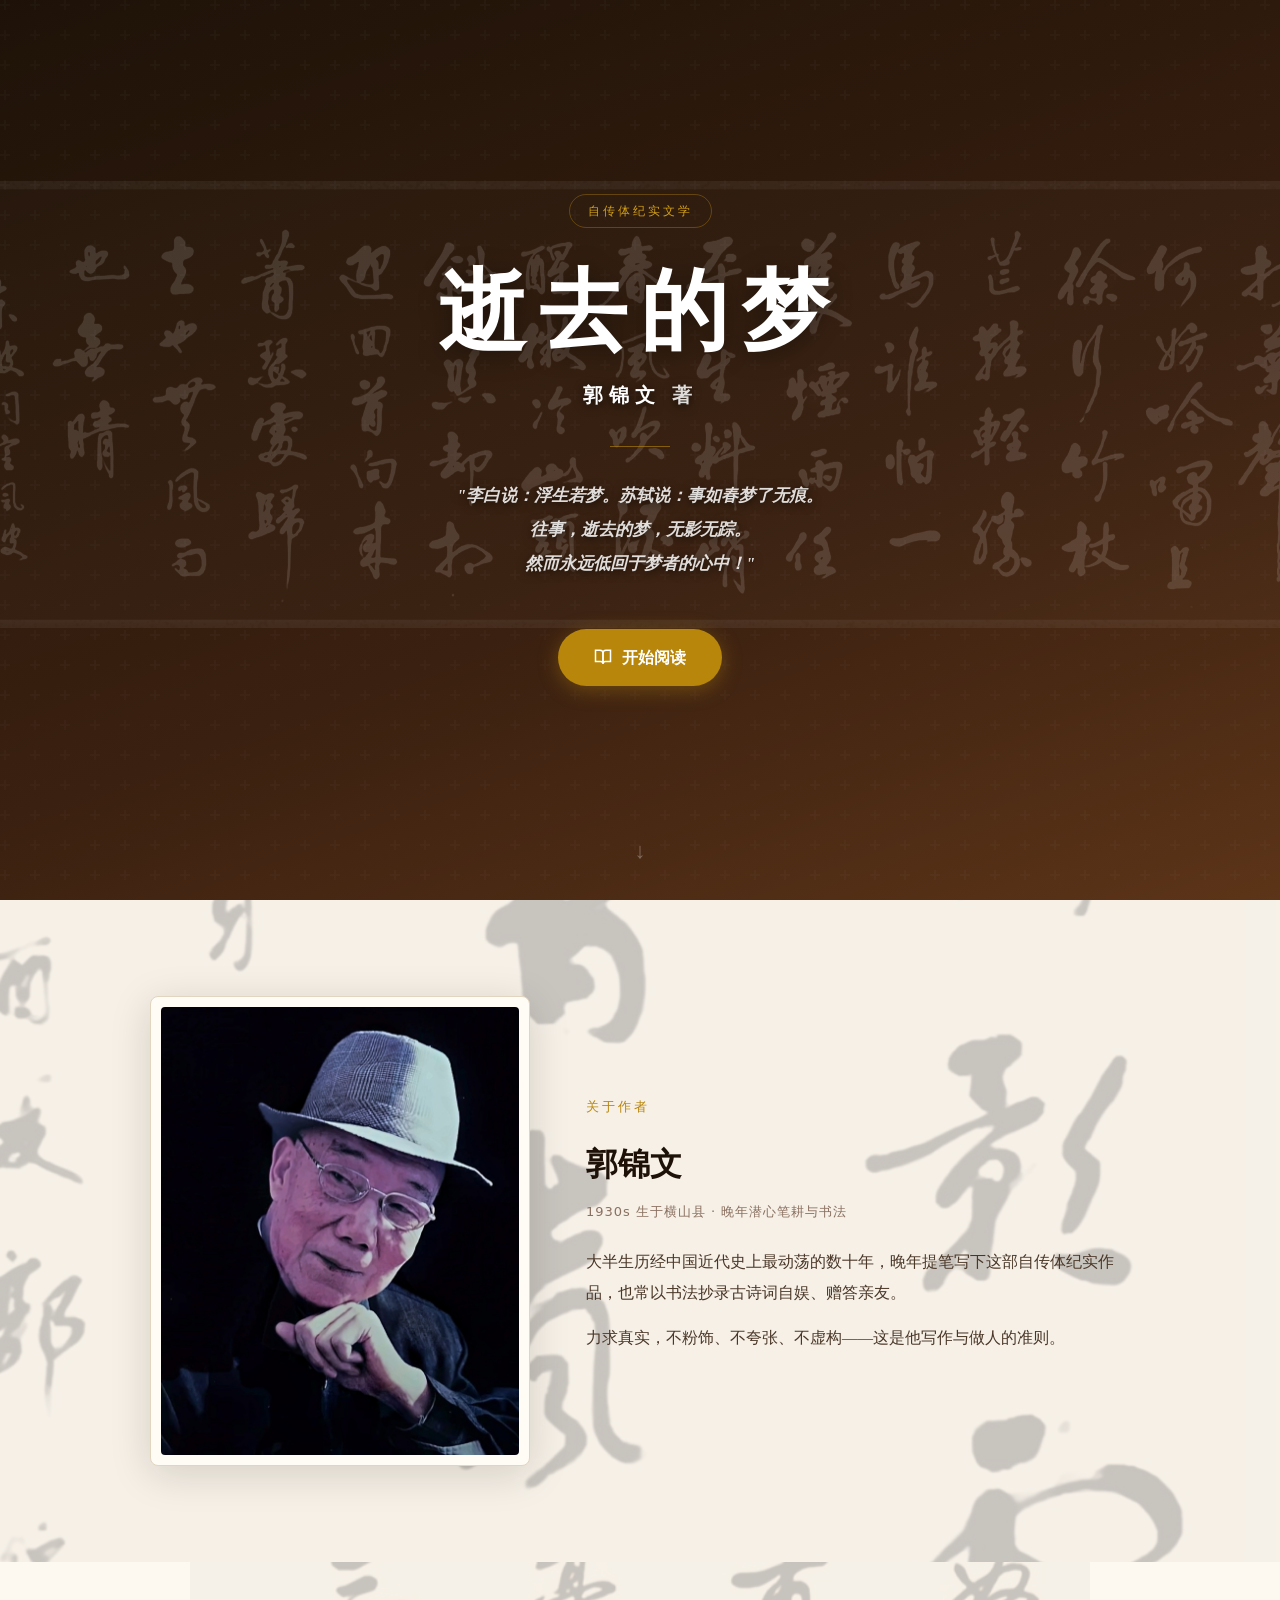
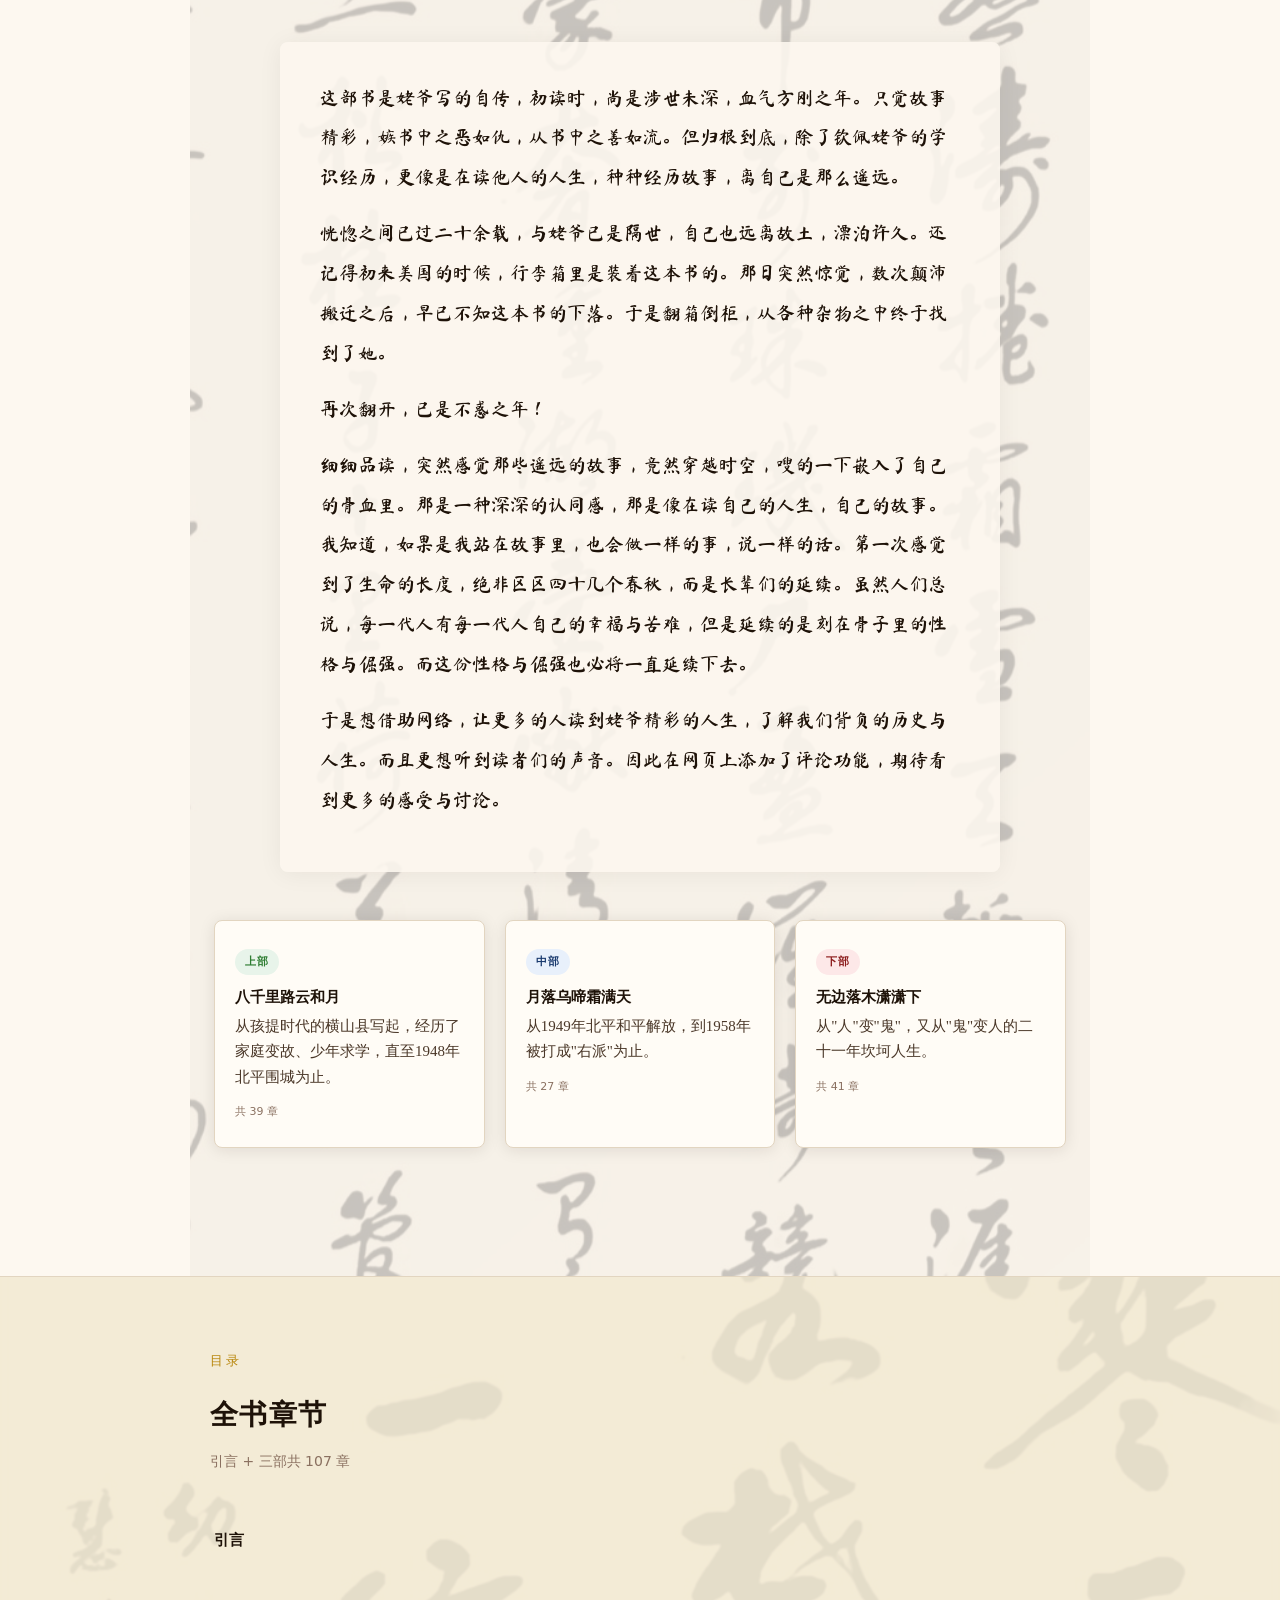
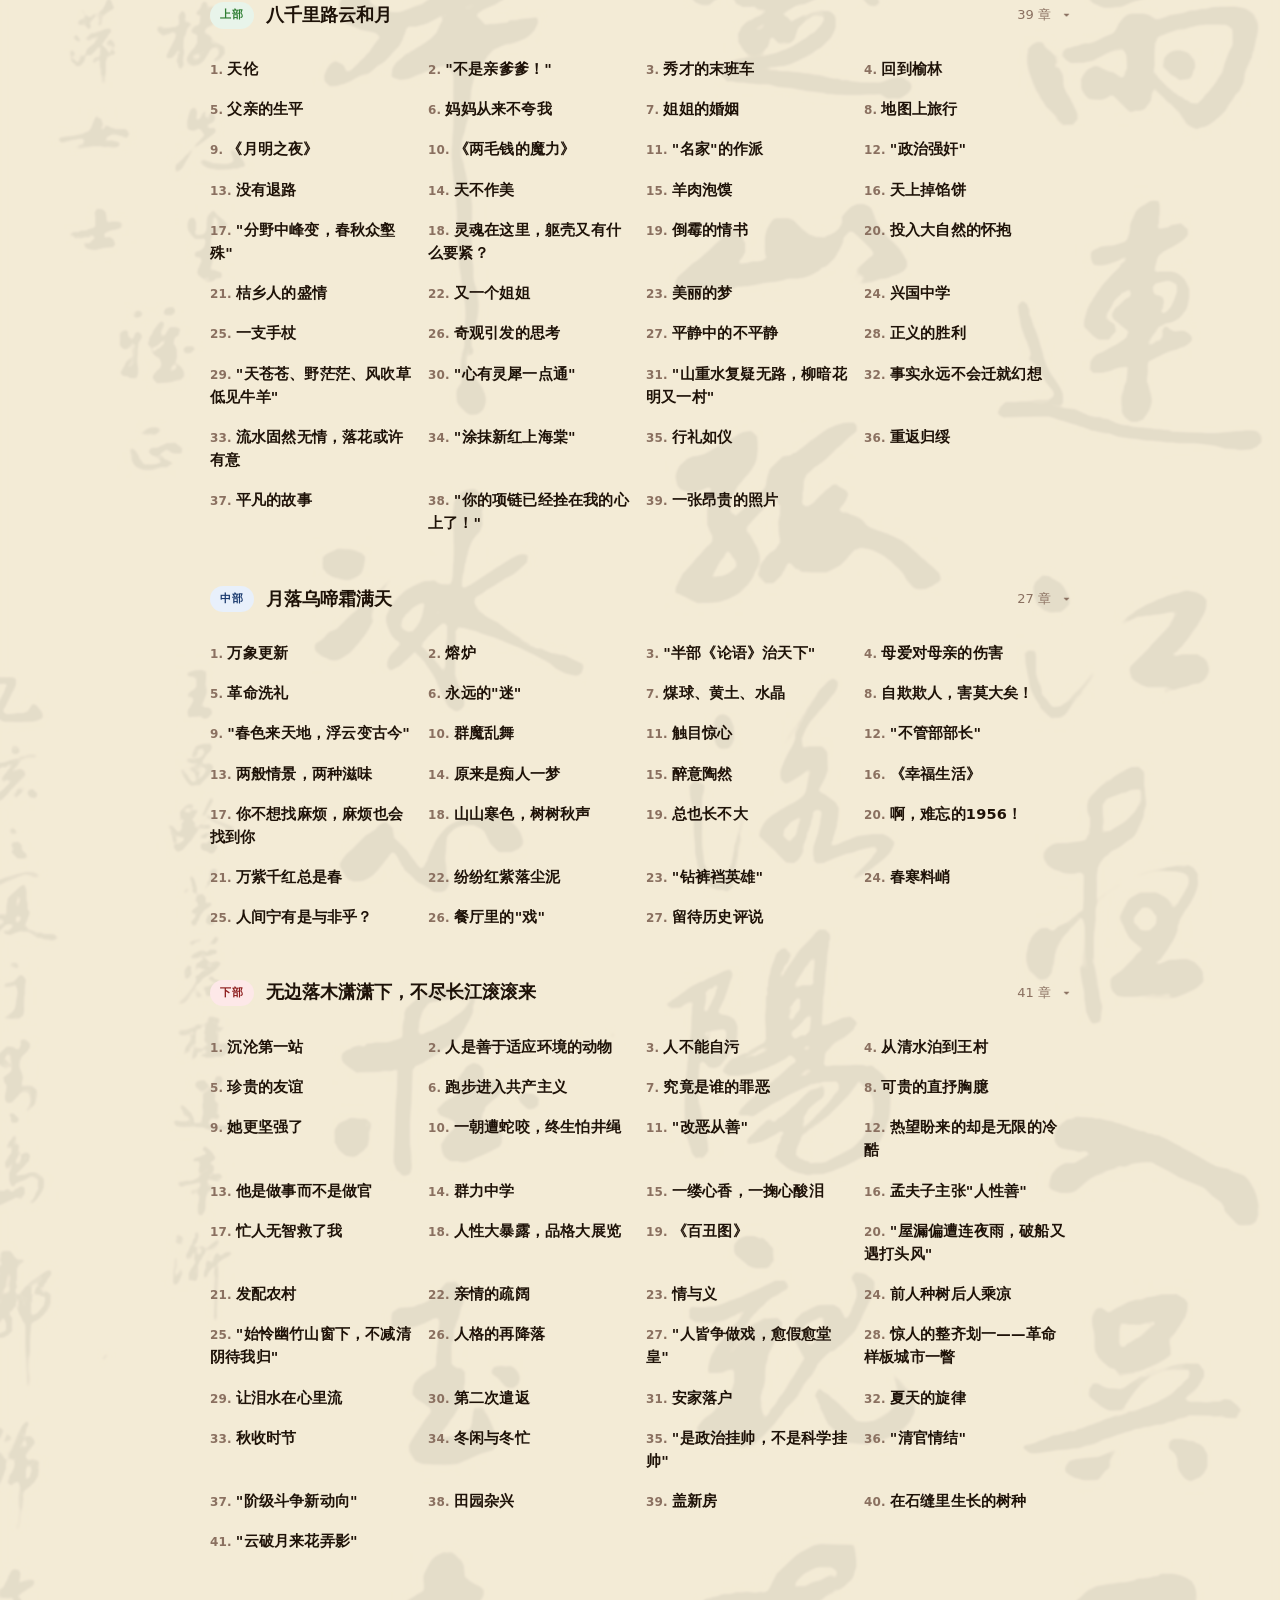
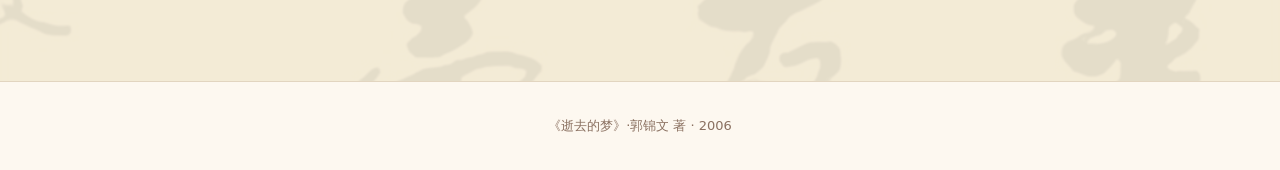
==== index.html @ cf7b6540 "Fix two typos in preface text 从书中之善入流 -> 从书中之善如流 恍惚之前已过二十 -> 恍惚之间已过二十  Also regenerated the font sub" ====
<!DOCTYPE html>
<html lang="zh-CN">
<head>
<meta charset="UTF-8">
<meta name="viewport" content="width=device-width, initial-scale=1.0">
<title>逝去的梦 — 郭锦文 著</title>
<link rel="stylesheet" href="css/style.css?v=18">
<style>
.intro-quote {
  background: var(--paper-card);
  border-left: 3px solid var(--gold);
  padding: 20px 24px;
  margin: 32px 0;
  border-radius: 0 var(--radius) var(--radius) 0;
  font-style: italic;
  color: var(--ink-light);
  font-size: 15px;
  line-height: 2;
}
.part-cards {
  display: grid;
  grid-template-columns: repeat(3, 1fr);
  gap: 20px;
  margin: 48px 0;
}
@media (max-width: 660px) {
  .part-cards { grid-template-columns: 1fr; gap: 16px; }
}
.part-card {
  background: var(--paper-card);
  border: 1px solid var(--border);
  border-radius: var(--radius);
  padding: 24px 20px;
  box-shadow: var(--shadow);
  transition: box-shadow 0.2s, transform 0.2s;
  cursor: pointer;
  text-decoration: none;
  display: block;
  color: inherit;
}
.part-card:hover {
  box-shadow: var(--shadow-lg);
  transform: translateY(-3px);
  text-decoration: none;
  color: inherit;
}
.part-card-badge {
  font-family: var(--font-ui);
  font-size: 11px;
  font-weight: 700;
  letter-spacing: 1px;
  text-transform: uppercase;
  padding: 3px 10px;
  border-radius: 20px;
  display: inline-block;
  margin-bottom: 12px;
}
.part-card-title { font-size: 15px; font-weight: 700; margin-bottom: 6px; line-height: 1.4; }
.part-card-subtitle { font-size: 12px; color: var(--ink-faint); font-family: var(--font-ui); margin-bottom: 12px; }
.part-card-desc { font-size: 15px; color: var(--ink-light); line-height: 1.7; }
.part-card-count { font-size: 11px; color: var(--ink-faint); font-family: var(--font-ui); margin-top: 12px; }

/* Continue reading banner */
.continue-banner {
  display: none;
  position: fixed;
  bottom: 24px;
  left: 50%;
  transform: translateX(-50%);
  background: var(--ink);
  color: #fff;
  border-radius: 50px;
  padding: 14px 24px;
  display: none;
  align-items: center;
  gap: 16px;
  box-shadow: 0 8px 32px rgba(0,0,0,0.35);
  z-index: 100;
  max-width: calc(100vw - 32px);
  animation: slideUp 0.4s ease;
}
@keyframes slideUp {
  from { transform: translateX(-50%) translateY(20px); opacity: 0; }
  to   { transform: translateX(-50%) translateY(0);    opacity: 1; }
}
.continue-banner.visible { display: flex; }
.continue-text { font-family: var(--font-ui); font-size: 13px; line-height: 1.4; }
.continue-text strong { display: block; font-size: 14px; white-space: nowrap; overflow: hidden; text-overflow: ellipsis; max-width: 200px; }
.continue-text span { color: rgba(255,255,255,0.55); font-size: 12px; }
.continue-btn {
  background: var(--gold);
  color: #fff;
  border: none;
  border-radius: 50px;
  padding: 8px 20px;
  font-family: var(--font-ui);
  font-size: 13px;
  font-weight: 600;
  cursor: pointer;
  white-space: nowrap;
  text-decoration: none;
}
.continue-btn:hover { background: var(--gold-light); color: #fff; text-decoration: none; }
.continue-close {
  background: none;
  border: none;
  color: rgba(255,255,255,0.4);
  font-size: 18px;
  cursor: pointer;
  padding: 0 4px;
  line-height: 1;
  flex-shrink: 0;
}
.continue-close:hover { color: rgba(255,255,255,0.8); }
</style>
</head>
<body>

<!-- Hero -->
<section class="hero">
  <div class="hero-inner">
    <div class="hero-badge">自传体纪实文学</div>
    <h1 class="hero-title">逝去的梦</h1>
    <p class="hero-author"><span>郭锦文</span> 著</p>
    <div class="hero-divider"></div>
    <p class="hero-tagline">
      "李白说：浮生若梦。苏轼说：事如春梦了无痕。<br>
      往事，逝去的梦，无影无踪。<br>
      然而永远低回于梦者的心中！"
    </p>
    <a href="read.html" class="hero-cta">
      <svg width="18" height="18" viewBox="0 0 24 24" fill="none" stroke="currentColor" stroke-width="2"><path d="M2 3h6a4 4 0 0 1 4 4v14a3 3 0 0 0-3-3H2z"/><path d="M22 3h-6a4 4 0 0 0-4 4v14a3 3 0 0 1 3-3h7z"/></svg>
      开始阅读
    </a>
  </div>
  <div class="hero-scroll">↓</div>
</section>

<!-- Author -->
<section class="author-section" id="author-section">
  <div class="author-inner">
    <div class="author-portrait-frame">
      <img src="img/author-portrait.jpg" alt="作者郭锦文" loading="lazy">
    </div>
    <div>
      <div class="section-title">关于作者</div>
      <h2 class="author-name">郭锦文</h2>
      <p class="author-name-sub">1930s 生于横山县 · 晚年潜心笔耕与书法</p>
      <div class="author-bio">
        <p>大半生历经中国近代史上最动荡的数十年，晚年提笔写下这部自传体纪实作品，也常以书法抄录古诗词自娱、赠答亲友。</p>
        <p>力求真实，不粉饰、不夸张、不虚构——这是他写作与做人的准则。</p>
      </div>
    </div>
  </div>
</section>

<!-- About -->
<section class="about-section ink-bg ink-bg-wanghaichao" id="about-section">
  <div class="about-text preface-text">
    <p>这部书是姥爷写的自传，初读时，尚是涉世未深，血气方刚之年。只觉故事精彩，嫉书中之恶如仇，从书中之善如流。但归根到底，除了钦佩姥爷的学识经历，更像是在读他人的人生，种种经历故事，离自己是那么遥远。</p>
    <p>恍惚之间已过二十余载，与姥爷已是隔世，自己也远离故土，漂泊许久。还记得初来美国的时候，行李箱里是装着这本书的。那日突然惊觉，数次颠沛搬迁之后，早已不知这本书的下落。于是翻箱倒柜，从各种杂物之中终于找到了她。</p>
    <p>再次翻开，已是不惑之年！</p>
    <p>细细品读，突然感觉那些遥远的故事，竟然穿越时空，嗖的一下嵌入了自己的骨血里。那是一种深深的认同感，那是像在读自己的人生，自己的故事。我知道，如果是我站在故事里，也会做一样的事，说一样的话。第一次感觉到了生命的长度，绝非区区四十几个春秋，而是长辈们的延续。虽然人们总说，每一代人有每一代人自己的幸福与苦难，但是延续的是刻在骨子里的性格与倔强。而这份性格与倔强也必将一直延续下去。</p>
    <p>于是想借助网络，让更多的人读到姥爷精彩的人生，了解我们背负的历史与人生。而且更想听到读者们的声音。因此在网页上添加了评论功能，期待看到更多的感受与讨论。</p>
  </div>

  <!-- Part cards -->
  <div class="part-cards">
    <a href="read.html#p1c01" class="part-card">
      <div class="part-card-badge badge-1">上部</div>
      <div class="part-card-title">八千里路云和月</div>
      <div class="part-card-desc">从孩提时代的横山县写起，经历了家庭变故、少年求学，直至1948年北平围城为止。</div>
      <div class="part-card-count">共 39 章</div>
    </a>
    <a href="read.html#p2c01" class="part-card">
      <div class="part-card-badge badge-2">中部</div>
      <div class="part-card-title">月落乌啼霜满天</div>
      <div class="part-card-desc">从1949年北平和平解放，到1958年被打成"右派"为止。</div>
      <div class="part-card-count">共 27 章</div>
    </a>
    <a href="read.html#p3c01" class="part-card">
      <div class="part-card-badge badge-3">下部</div>
      <div class="part-card-title">无边落木潇潇下</div>
      <div class="part-card-desc">从"人"变"鬼"，又从"鬼"变人的二十一年坎坷人生。</div>
      <div class="part-card-count">共 41 章</div>
    </a>
  </div>
</section>

<!-- Table of Contents -->
<section class="toc-section ink-bg ink-bg-furonglou" id="toc-section">
  <div class="toc-inner">
    <div class="section-title">目录</div>
    <h2 class="toc-heading">全书章节</h2>
    <p class="toc-subheading">引言 + 三部共 107 章</p>

    <div class="toc-part" id="toc-intro">
      <div class="toc-list" style="margin-bottom:24px;">
        <div class="toc-item"><a href="read.html#p0c00"><span class="toc-num"></span>引言</a></div>
      </div>
    </div>

    <div class="toc-part" id="toc-p1">
      <div class="toc-part-header" onclick="togglePart('toc-p1')">
        <div class="toc-part-badge badge-1">上部</div>
        <div class="toc-part-name">八千里路云和月</div>
        <div class="toc-part-sub">39 章</div>
        <div class="toc-toggle">▾</div>
      </div>
      <ul class="toc-list" id="list-p1"></ul>
    </div>

    <div class="toc-part" id="toc-p2">
      <div class="toc-part-header" onclick="togglePart('toc-p2')">
        <div class="toc-part-badge badge-2">中部</div>
        <div class="toc-part-name">月落乌啼霜满天</div>
        <div class="toc-part-sub">27 章</div>
        <div class="toc-toggle">▾</div>
      </div>
      <ul class="toc-list" id="list-p2"></ul>
    </div>

    <div class="toc-part" id="toc-p3">
      <div class="toc-part-header" onclick="togglePart('toc-p3')">
        <div class="toc-part-badge badge-3">下部</div>
        <div class="toc-part-name">无边落木潇潇下，不尽长江滚滚来</div>
        <div class="toc-part-sub">41 章</div>
        <div class="toc-toggle">▾</div>
      </div>
      <ul class="toc-list" id="list-p3"></ul>
    </div>
  </div>
</section>

<!-- Continue Reading Banner -->
<div class="continue-banner" id="continue-banner">
  <div class="continue-text">
    <strong id="continue-title"></strong>
    <span>上次阅读位置</span>
  </div>
  <a href="#" class="continue-btn" id="continue-link">继续阅读</a>
  <button class="continue-close" onclick="dismissBanner()" aria-label="关闭">×</button>
</div>

<footer class="landing-footer">
  <p>《逝去的梦》·郭锦文 著 · 2006</p>
</footer>

<script src="js/bookdata.js"></script>
<script>
function togglePart(id) {
  document.getElementById(id).classList.toggle('collapsed');
}

// Continue reading banner
const BOOKMARK_KEY = 'sjdm_bookmark';
function dismissBanner() {
  document.getElementById('continue-banner').classList.remove('visible');
}
try {
  const bm = JSON.parse(localStorage.getItem(BOOKMARK_KEY) || 'null');
  if (bm && bm.idx > 0 && bm.title) {
    document.getElementById('continue-title').textContent = bm.title;
    document.getElementById('continue-link').href = 'read.html#' + bm.id;
    setTimeout(() => document.getElementById('continue-banner').classList.add('visible'), 600);
  }
} catch {}

// Populate TOC from book data
const lists = { 1: 'list-p1', 2: 'list-p2', 3: 'list-p3' };
BOOK_DATA.forEach(ch => {
  if (ch.part === 0) return;
  const ul = document.getElementById(lists[ch.part]);
  if (!ul) return;
  const li = document.createElement('li');
  li.className = 'toc-item';
  li.innerHTML = `<a href="read.html#${ch.id}"><span class="toc-num">${ch.num}.</span>${ch.title}</a>`;
  ul.appendChild(li);
});
</script>
</body>
</html>
---- css/style.css ----
/* ====== Base ====== */
@font-face {
  font-family: 'Ma Shan Zheng';
  src: url('../fonts/MaShanZheng-subset.woff2?v=2') format('woff2');
  font-weight: 400;
  font-style: normal;
  font-display: swap;
}
*, *::before, *::after { box-sizing: border-box; margin: 0; padding: 0; }

:root {
  --ink: #1e1208;
  --ink-light: #4a3728;
  --ink-faint: #8a7060;
  --paper: #fdf8f0;
  --paper-dark: #f5edd8;
  --paper-card: #fffcf6;
  --gold: #b8860b;
  --gold-light: #d4a017;
  --red: #8b1a1a;
  --border: #e2d5c0;
  --shadow: 0 2px 16px rgba(30,18,8,0.10);
  --shadow-lg: 0 8px 40px rgba(30,18,8,0.15);
  --radius: 8px;
  --sidebar-w: 280px;
  --header-h: 56px;
  --font-body: 'Noto Serif SC', 'STSong', 'SimSun', 'Songti SC', Georgia, serif;
  --font-ui: 'PingFang SC', 'Microsoft YaHei', system-ui, sans-serif;
  --reading-max: 700px;
}

html { scroll-behavior: smooth; }

body {
  font-family: var(--font-body);
  background: var(--paper);
  color: var(--ink);
  line-height: 1.85;
  -webkit-font-smoothing: antialiased;
}

a { color: var(--gold); text-decoration: none; }
a:hover { color: var(--gold-light); text-decoration: underline; }

/* ====== Landing Page ====== */
.hero {
  min-height: 100vh;
  background: linear-gradient(160deg, #1e1208 0%, #3a2010 60%, #5c3418 100%);
  display: flex;
  flex-direction: column;
  align-items: center;
  justify-content: center;
  text-align: center;
  padding: 60px 24px 80px;
  position: relative;
  overflow: hidden;
}
.hero::before {
  content: '';
  position: absolute;
  inset: 0;
  background: url("data:image/svg+xml,%3Csvg width='60' height='60' viewBox='0 0 60 60' xmlns='http://www.w3.org/2000/svg'%3E%3Cg fill='none' fill-rule='evenodd'%3E%3Cg fill='%23ffffff' fill-opacity='0.02'%3E%3Cpath d='M36 34v-4h-2v4h-4v2h4v4h2v-4h4v-2h-4zm0-30V0h-2v4h-4v2h4v4h2V6h4V4h-4zM6 34v-4H4v4H0v2h4v4h2v-4h4v-2H6zM6 4V0H4v4H0v2h4v4h2V6h4V4H6z'/%3E%3C/g%3E%3C/g%3E%3C/svg%3E");
}
.hero::after {
  content: '';
  position: absolute;
  inset: 0;
  background-image: url('../img/calligraphy/dingfengbo-full.jpg');
  background-repeat: no-repeat;
  background-position: center 40%;
  background-size: 100% auto;
  filter: invert(1) grayscale(1) brightness(1.3) contrast(1.1);
  mix-blend-mode: screen;
  opacity: 0.14;
}
.hero-inner { position: relative; z-index: 1; max-width: 640px; }
.hero-badge {
  display: inline-block;
  font-family: var(--font-ui);
  font-size: 12px;
  letter-spacing: 3px;
  text-transform: uppercase;
  color: var(--gold-light);
  border: 1px solid rgba(180,130,15,0.4);
  border-radius: 20px;
  padding: 5px 18px;
  margin-bottom: 36px;
}
.hero-title {
  font-size: clamp(52px, 10vw, 88px);
  font-weight: 900;
  color: #fff;
  letter-spacing: 0.15em;
  line-height: 1.1;
  text-shadow: 0 4px 24px rgba(0,0,0,0.4);
  margin-bottom: 16px;
}
.hero-author {
  font-size: 20px;
  font-weight: 700;
  color: rgba(255,255,255,0.85);
  letter-spacing: 0.3em;
  margin-bottom: 32px;
  text-shadow: 0 2px 10px rgba(0,0,0,0.6);
}
.hero-author span {
  color: #fff;
}
.hero-divider {
  width: 60px;
  height: 1px;
  background: var(--gold);
  margin: 0 auto 32px;
  opacity: 0.6;
}
.hero-tagline {
  font-size: clamp(14px, 2.5vw, 17px);
  font-weight: 600;
  color: rgba(255,255,255,0.85);
  line-height: 2;
  max-width: 480px;
  margin: 0 auto 48px;
  font-style: italic;
  text-shadow: 0 2px 10px rgba(0,0,0,0.6);
}
.hero-cta {
  display: inline-flex;
  align-items: center;
  gap: 10px;
  background: var(--gold);
  color: #fff;
  font-family: var(--font-ui);
  font-size: 16px;
  font-weight: 600;
  padding: 14px 36px;
  border-radius: 50px;
  transition: background 0.2s, transform 0.2s, box-shadow 0.2s;
  box-shadow: 0 4px 20px rgba(180,130,15,0.4);
}
.hero-cta:hover {
  background: var(--gold-light);
  transform: translateY(-2px);
  box-shadow: 0 8px 28px rgba(180,130,15,0.5);
  text-decoration: none;
  color: #fff;
}
.hero-scroll {
  position: absolute;
  z-index: 1;
  bottom: 28px;
  left: 50%;
  transform: translateX(-50%);
  color: rgba(255,255,255,0.3);
  font-size: 22px;
  animation: bounce 2s infinite;
}
@keyframes bounce {
  0%, 100% { transform: translateX(-50%) translateY(0); }
  50% { transform: translateX(-50%) translateY(8px); }
}

/* About section */
.about-section {
  padding: 80px 24px;
  max-width: 900px;
  margin: 0 auto;
}
.section-title {
  font-size: 13px;
  font-family: var(--font-ui);
  letter-spacing: 3px;
  text-transform: uppercase;
  color: var(--gold);
  margin-bottom: 16px;
}
.about-grid {
  display: grid;
  grid-template-columns: 1fr 1fr;
  gap: 48px;
  align-items: start;
}
@media (max-width: 660px) {
  .about-grid { grid-template-columns: 1fr; gap: 32px; }
}
.about-text {
  font-size: 16px;
  line-height: 2;
  color: var(--ink-light);
  max-width: 720px;
  margin: 0 auto;
  background: rgba(253, 248, 240, 0.88);
  border-radius: var(--radius);
  padding: 36px 40px;
  box-shadow: 0 2px 24px rgba(30,18,8,0.06);
}
.about-text p { margin-bottom: 16px; }
.preface-text {
  font-family: 'Ma Shan Zheng', var(--font-body);
  font-size: 19px;
  line-height: 2.1;
  color: var(--ink);
}
.preface-text p { margin-bottom: 16px; }
@media (max-width: 660px) {
  .about-text { padding: 24px 22px; }
}

/* Ambient calligraphy backgrounds — faint ink-on-paper texture behind sections */
.ink-bg { position: relative; }
.ink-bg::before {
  content: '';
  position: absolute;
  inset: 0;
  z-index: 0;
  pointer-events: none;
  background-repeat: no-repeat;
  background-position: center top;
  background-size: cover;
  mix-blend-mode: multiply;
  filter: grayscale(60%) contrast(0.9);
  opacity: 0.24;
}
.ink-bg > * { position: relative; z-index: 1; }
.ink-bg-wanghaichao::before { background-image: url('../img/calligraphy/wanghaichao-full.jpg'); }
.ink-bg-furonglou::before   { background-image: url('../img/calligraphy/furonglou-full.jpg'); opacity: 0.08; }

/* Author feature section */
.author-section {
  position: relative;
  padding: 96px 24px;
  overflow: hidden;
}
.author-section::before {
  content: '';
  position: absolute;
  inset: 0;
  z-index: 0;
  pointer-events: none;
  background-image: url('../img/calligraphy/songtao-full.jpg');
  background-repeat: no-repeat;
  background-position: center;
  background-size: cover;
  mix-blend-mode: multiply;
  filter: grayscale(60%) contrast(0.9);
  opacity: 0.24;
}
.author-inner {
  position: relative;
  z-index: 1;
  max-width: 980px;
  margin: 0 auto;
  display: grid;
  grid-template-columns: 380px 1fr;
  gap: 56px;
  align-items: center;
}
.author-portrait-frame {
  background: var(--paper-card);
  border: 1px solid var(--border);
  padding: 10px;
  border-radius: var(--radius);
  box-shadow: var(--shadow-lg);
}
.author-portrait-frame img {
  width: 100%;
  aspect-ratio: 4/5;
  object-fit: cover;
  object-position: center 22%;
  border-radius: 4px;
  display: block;
}
.author-name { font-size: 32px; font-weight: 800; color: var(--ink); margin: 4px 0 6px; }
.author-name-sub {
  font-family: var(--font-ui);
  font-size: 13px;
  color: var(--ink-faint);
  letter-spacing: 1px;
  margin-bottom: 22px;
}
.author-bio { font-size: 15.5px; line-height: 2; color: var(--ink-light); }
.author-bio p { margin-bottom: 14px; }
@media (max-width: 760px) {
  .author-inner { grid-template-columns: 1fr; gap: 28px; text-align: center; }
  .author-portrait-frame { max-width: 320px; margin: 0 auto; }
}

/* TOC section */
.toc-section {
  background: var(--paper-dark);
  padding: 72px 24px 80px;
  border-top: 1px solid var(--border);
  border-bottom: 1px solid var(--border);
}
.toc-inner { max-width: 860px; margin: 0 auto; }
.toc-heading {
  font-size: 28px;
  font-weight: 700;
  color: var(--ink);
  margin-bottom: 8px;
  letter-spacing: 0.05em;
}
.toc-subheading {
  font-size: 14px;
  color: var(--ink-faint);
  font-family: var(--font-ui);
  margin-bottom: 48px;
}
.toc-part { margin-bottom: 40px; }
.toc-part-header {
  display: flex;
  align-items: center;
  gap: 12px;
  margin-bottom: 20px;
  cursor: pointer;
  user-select: none;
}
.toc-part-badge {
  font-family: var(--font-ui);
  font-size: 11px;
  font-weight: 700;
  letter-spacing: 1px;
  text-transform: uppercase;
  padding: 3px 10px;
  border-radius: 20px;
  flex-shrink: 0;
}
.badge-1 { background: #e8f4ea; color: #2e7d32; }
.badge-2 { background: #e8f0fb; color: #1a3a6e; }
.badge-3 { background: #fde8e8; color: #8b1a1a; }
.toc-part-name { font-size: 18px; font-weight: 700; color: var(--ink); }
.toc-part-sub { font-size: 13px; color: var(--ink-faint); font-family: var(--font-ui); margin-left: auto; }
.toc-toggle { color: var(--ink-faint); font-size: 14px; transition: transform 0.3s; }
.toc-part.collapsed .toc-toggle { transform: rotate(-90deg); }
.toc-part.collapsed .toc-list { display: none; }
.toc-list {
  display: grid;
  grid-template-columns: repeat(auto-fill, minmax(200px, 1fr));
  gap: 4px 12px;
  padding-left: 0;
  list-style: none;
}
.toc-item a {
  display: block;
  padding: 6px 0;
  font-family: var(--font-ui);
  font-size: 14.5px;
  font-weight: 600;
  color: var(--ink);
  line-height: 1.6;
  letter-spacing: 0.2px;
  transition: color 0.15s;
  border-bottom: 1px solid transparent;
}
.toc-item a:hover {
  color: var(--gold);
  text-decoration: none;
}
.toc-num {
  font-family: var(--font-ui);
  font-size: 12px;
  color: var(--ink-faint);
  margin-right: 4px;
}

/* Landing footer */
.landing-footer {
  padding: 32px 24px;
  text-align: center;
  color: var(--ink-faint);
  font-family: var(--font-ui);
  font-size: 13px;
}

/* ====== Reader Page ====== */
.reader-layout {
  display: flex;
  min-height: 100vh;
}

/* Sidebar */
.sidebar {
  width: var(--sidebar-w);
  flex-shrink: 0;
  background: var(--paper-card);
  border-right: 1px solid var(--border);
  height: 100vh;
  position: sticky;
  top: 0;
  overflow-y: auto;
  display: flex;
  flex-direction: column;
  z-index: 10;
}
.sidebar-header {
  padding: 20px 16px 16px;
  border-bottom: 1px solid var(--border);
  position: sticky;
  top: 0;
  background: var(--paper-card);
  z-index: 1;
}
.sidebar-home {
  display: flex;
  align-items: center;
  gap: 8px;
  font-size: 13px;
  color: var(--ink-faint);
  font-family: var(--font-ui);
  margin-bottom: 12px;
}
.sidebar-home:hover { color: var(--gold); text-decoration: none; }
.sidebar-book-title {
  font-size: 17px;
  font-weight: 700;
  color: var(--ink);
  letter-spacing: 0.05em;
  line-height: 1.3;
}
.sidebar-book-author {
  font-size: 12px;
  color: var(--ink-faint);
  font-family: var(--font-ui);
  margin-top: 2px;
}
.sidebar-nav { padding: 8px 0 24px; flex: 1; }
.sidebar-part-label {
  font-family: var(--font-ui);
  font-size: 10px;
  font-weight: 700;
  letter-spacing: 2px;
  text-transform: uppercase;
  color: var(--ink-faint);
  padding: 16px 16px 6px;
}
.sidebar-ch-link {
  display: flex;
  align-items: baseline;
  gap: 6px;
  padding: 5px 16px;
  font-size: 13px;
  color: var(--ink-light);
  line-height: 1.4;
  transition: background 0.15s, color 0.15s;
  cursor: pointer;
  border: none;
  background: none;
  width: 100%;
  text-align: left;
}
.sidebar-ch-link:hover { background: var(--paper-dark); color: var(--ink); }
.sidebar-ch-link.active {
  background: rgba(184,134,11,0.12);
  color: var(--gold);
  font-weight: 600;
}
.sidebar-ch-num {
  font-family: var(--font-ui);
  font-size: 11px;
  color: var(--ink-faint);
  flex-shrink: 0;
  min-width: 20px;
}
.sidebar-ch-link.active .sidebar-ch-num { color: var(--gold); }

/* Main reading area */
.reader-main {
  flex: 1;
  min-width: 0;
  display: flex;
  flex-direction: column;
}

/* Top bar */
.reader-topbar {
  height: var(--header-h);
  display: flex;
  align-items: center;
  padding: 0 16px;
  border-bottom: 1px solid var(--border);
  background: var(--paper-card);
  position: sticky;
  top: 0;
  z-index: 5;
  gap: 12px;
}
.topbar-menu-btn {
  display: none;
  background: none;
  border: none;
  cursor: pointer;
  padding: 6px;
  color: var(--ink-light);
  font-size: 20px;
}
.topbar-progress-wrap {
  flex: 1;
  height: 3px;
  background: var(--border);
  border-radius: 2px;
  overflow: hidden;
}
.topbar-progress-bar {
  height: 100%;
  background: var(--gold);
  border-radius: 2px;
  transition: width 0.3s;
}
.topbar-chapter-info {
  font-family: var(--font-ui);
  font-size: 12px;
  color: var(--ink-faint);
  white-space: nowrap;
  flex-shrink: 0;
}

/* Chapter content */
.chapter-wrap {
  max-width: var(--reading-max);
  margin: 0 auto;
  padding: 48px 32px 80px;
  width: 100%;
}
.chapter-meta {
  font-family: var(--font-ui);
  font-size: 12px;
  color: var(--ink-faint);
  letter-spacing: 2px;
  text-transform: uppercase;
  margin-bottom: 12px;
}
.chapter-title {
  font-size: clamp(22px, 4vw, 32px);
  font-weight: 700;
  color: var(--ink);
  line-height: 1.4;
  margin-bottom: 36px;
  padding-bottom: 24px;
  border-bottom: 1px solid var(--border);
}
.chapter-body p {
  font-size: clamp(15px, 2vw, 18px);
  line-height: 2;
  color: var(--ink);
  margin-bottom: 1.5em;
  text-indent: 2em;
  word-break: break-all;
  overflow-wrap: break-word;
}
.chapter-body p:last-child { margin-bottom: 0; }

/* Nav buttons */
.chapter-nav {
  display: flex;
  justify-content: space-between;
  align-items: center;
  padding: 24px 32px 48px;
  max-width: var(--reading-max);
  margin: 0 auto;
  width: 100%;
  gap: 12px;
}
.nav-btn {
  display: flex;
  align-items: center;
  gap: 8px;
  background: var(--paper-card);
  border: 1px solid var(--border);
  border-radius: var(--radius);
  padding: 10px 18px;
  font-family: var(--font-ui);
  font-size: 13px;
  color: var(--ink-light);
  cursor: pointer;
  transition: border-color 0.2s, color 0.2s, background 0.2s;
  max-width: 48%;
  text-overflow: ellipsis;
  overflow: hidden;
  white-space: nowrap;
}
.nav-btn:hover {
  border-color: var(--gold);
  color: var(--gold);
  background: rgba(184,134,11,0.05);
}
.nav-btn:disabled {
  opacity: 0.3;
  cursor: not-allowed;
}
.nav-btn:disabled:hover { border-color: var(--border); color: var(--ink-light); background: var(--paper-card); }
.nav-btn-prev { flex-direction: row; }
.nav-btn-next { flex-direction: row-reverse; margin-left: auto; }
.nav-btn .btn-label { font-size: 11px; color: var(--ink-faint); display: block; }

/* Inline annotations (select text -> comment, like Google Docs) */
mark.hl-comment {
  background: rgba(184, 134, 11, 0.18);
  border-bottom: 2px solid var(--gold-light);
  color: inherit;
  cursor: pointer;
  padding: 0 1px;
  border-radius: 2px;
  transition: background 0.15s;
}
mark.hl-comment:hover { background: rgba(184, 134, 11, 0.32); }

.annot-btn {
  position: fixed;
  z-index: 40;
  font-family: var(--font-ui);
  font-size: 12.5px;
  font-weight: 700;
  color: var(--paper);
  background: var(--gold);
  border: none;
  border-radius: 20px;
  padding: 7px 14px;
  cursor: pointer;
  box-shadow: 0 4px 14px rgba(0,0,0,0.2);
  white-space: nowrap;
}
.annot-btn:hover { background: var(--gold-light); }

.annot-popup {
  position: fixed;
  z-index: 41;
  width: 280px;
  max-width: calc(100vw - 24px);
  background: var(--paper-card);
  border: 1px solid var(--border);
  border-radius: var(--radius);
  box-shadow: 0 8px 28px rgba(0,0,0,0.22);
  padding: 14px;
  font-family: var(--font-ui);
}
.annot-popup-quote {
  font-family: var(--font-body);
  font-size: 13px;
  color: var(--ink-light);
  background: var(--paper-dark);
  border-left: 3px solid var(--gold);
  padding: 8px 10px;
  margin-bottom: 10px;
  border-radius: 0 4px 4px 0;
  max-height: 4.5em;
  overflow: hidden;
  line-height: 1.5;
}
.annot-popup input,
.annot-popup textarea {
  font-family: var(--font-body);
  font-size: 13.5px;
  padding: 8px 10px;
  border: 1px solid var(--border);
  border-radius: var(--radius);
  background: var(--paper);
  color: var(--ink);
  width: 100%;
  resize: vertical;
  margin-bottom: 8px;
  box-sizing: border-box;
}
.annot-popup input:focus,
.annot-popup textarea:focus { outline: none; border-color: var(--gold-light); }
.annot-popup-row { display: flex; justify-content: flex-end; align-items: center; gap: 8px; }
.annot-hint { font-size: 11.5px; color: #b0392f; flex: 1; }
.annot-btn-cancel {
  font-family: var(--font-ui);
  font-size: 12.5px;
  background: none;
  border: 1px solid var(--border);
  border-radius: var(--radius);
  color: var(--ink-light);
  padding: 7px 14px;
  cursor: pointer;
}
.annot-btn-submit {
  font-family: var(--font-ui);
  font-size: 12.5px;
  font-weight: 700;
  background: var(--gold);
  color: var(--paper);
  border: none;
  border-radius: var(--radius);
  padding: 7px 14px;
  cursor: pointer;
}
.annot-btn-submit:hover { background: var(--gold-light); }
.annot-btn-submit:disabled { opacity: 0.6; cursor: not-allowed; }

.annot-thread {
  position: fixed;
  z-index: 41;
  width: 300px;
  max-width: calc(100vw - 24px);
  max-height: 60vh;
  overflow-y: auto;
  background: var(--paper-card);
  border: 1px solid var(--border);
  border-radius: var(--radius);
  box-shadow: 0 8px 28px rgba(0,0,0,0.22);
  padding: 14px;
  font-family: var(--font-ui);
}
.annot-thread-quote {
  font-family: var(--font-body);
  font-size: 13px;
  color: var(--ink-light);
  background: var(--paper-dark);
  border-left: 3px solid var(--gold);
  padding: 8px 10px;
  margin-bottom: 12px;
  border-radius: 0 4px 4px 0;
  line-height: 1.5;
}
.annot-thread-item { margin-bottom: 12px; }
.annot-thread-item:last-of-type { margin-bottom: 4px; }
.annot-thread-head { display: flex; align-items: baseline; gap: 8px; margin-bottom: 3px; }
.annot-thread-name { font-weight: 700; color: var(--gold); font-size: 12.5px; }
.annot-thread-date { font-size: 10.5px; color: var(--ink-faint); }
.annot-thread-body {
  font-family: var(--font-body);
  font-size: 13.5px;
  color: var(--ink);
  line-height: 1.7;
  white-space: pre-wrap;
  word-break: break-word;
}
.annot-thread-reply {
  font-family: var(--font-ui);
  font-size: 12px;
  color: var(--gold);
  background: none;
  border: none;
  cursor: pointer;
  padding: 4px 0 0;
}
.annot-thread-reply:hover { text-decoration: underline; }
.annot-thread-close {
  position: absolute;
  top: 8px;
  right: 10px;
  background: none;
  border: none;
  font-size: 16px;
  color: var(--ink-faint);
  cursor: pointer;
  line-height: 1;
}
@media (max-width: 480px) {
  .annot-popup, .annot-thread { width: calc(100vw - 24px); }
}

/* Mobile sidebar drawer */
.sidebar-overlay {
  display: none;
  position: fixed;
  inset: 0;
  background: rgba(0,0,0,0.5);
  z-index: 20;
}
.sidebar-overlay.open { display: block; }

@media (max-width: 768px) {
  .sidebar {
    position: fixed;
    top: 0;
    left: 0;
    bottom: 0;
    width: min(var(--sidebar-w), 85vw);
    transform: translateX(-100%);
    transition: transform 0.3s ease;
    z-index: 30;
  }
  .sidebar.open { transform: translateX(0); }
  .topbar-menu-btn { display: flex; }
  .reader-main { width: 100%; }
  .chapter-wrap { padding: 32px 20px 60px; }
  .chapter-nav { padding: 16px 20px 40px; }
}

/* Font loading fallback */
@import url('https://fonts.googleapis.com/css2?family=Noto+Serif+SC:wght@400;700;900&display=swap');
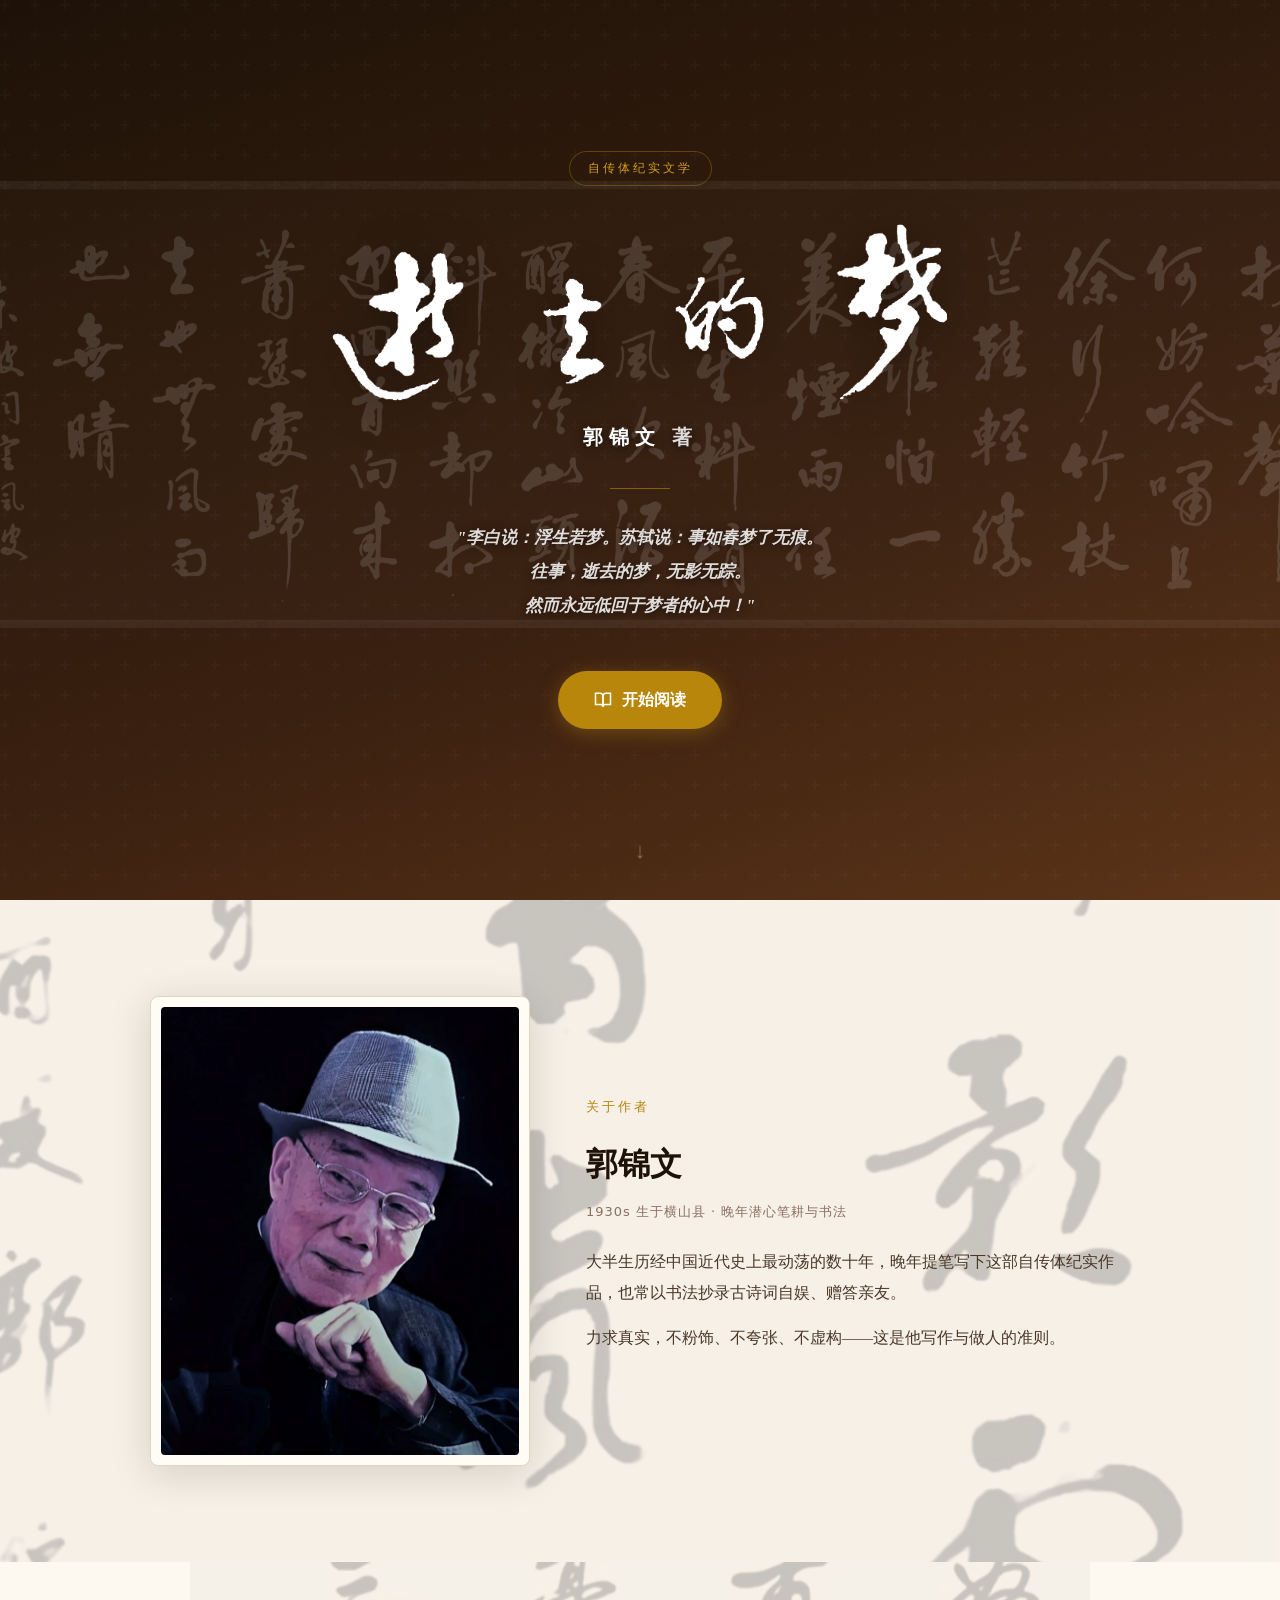
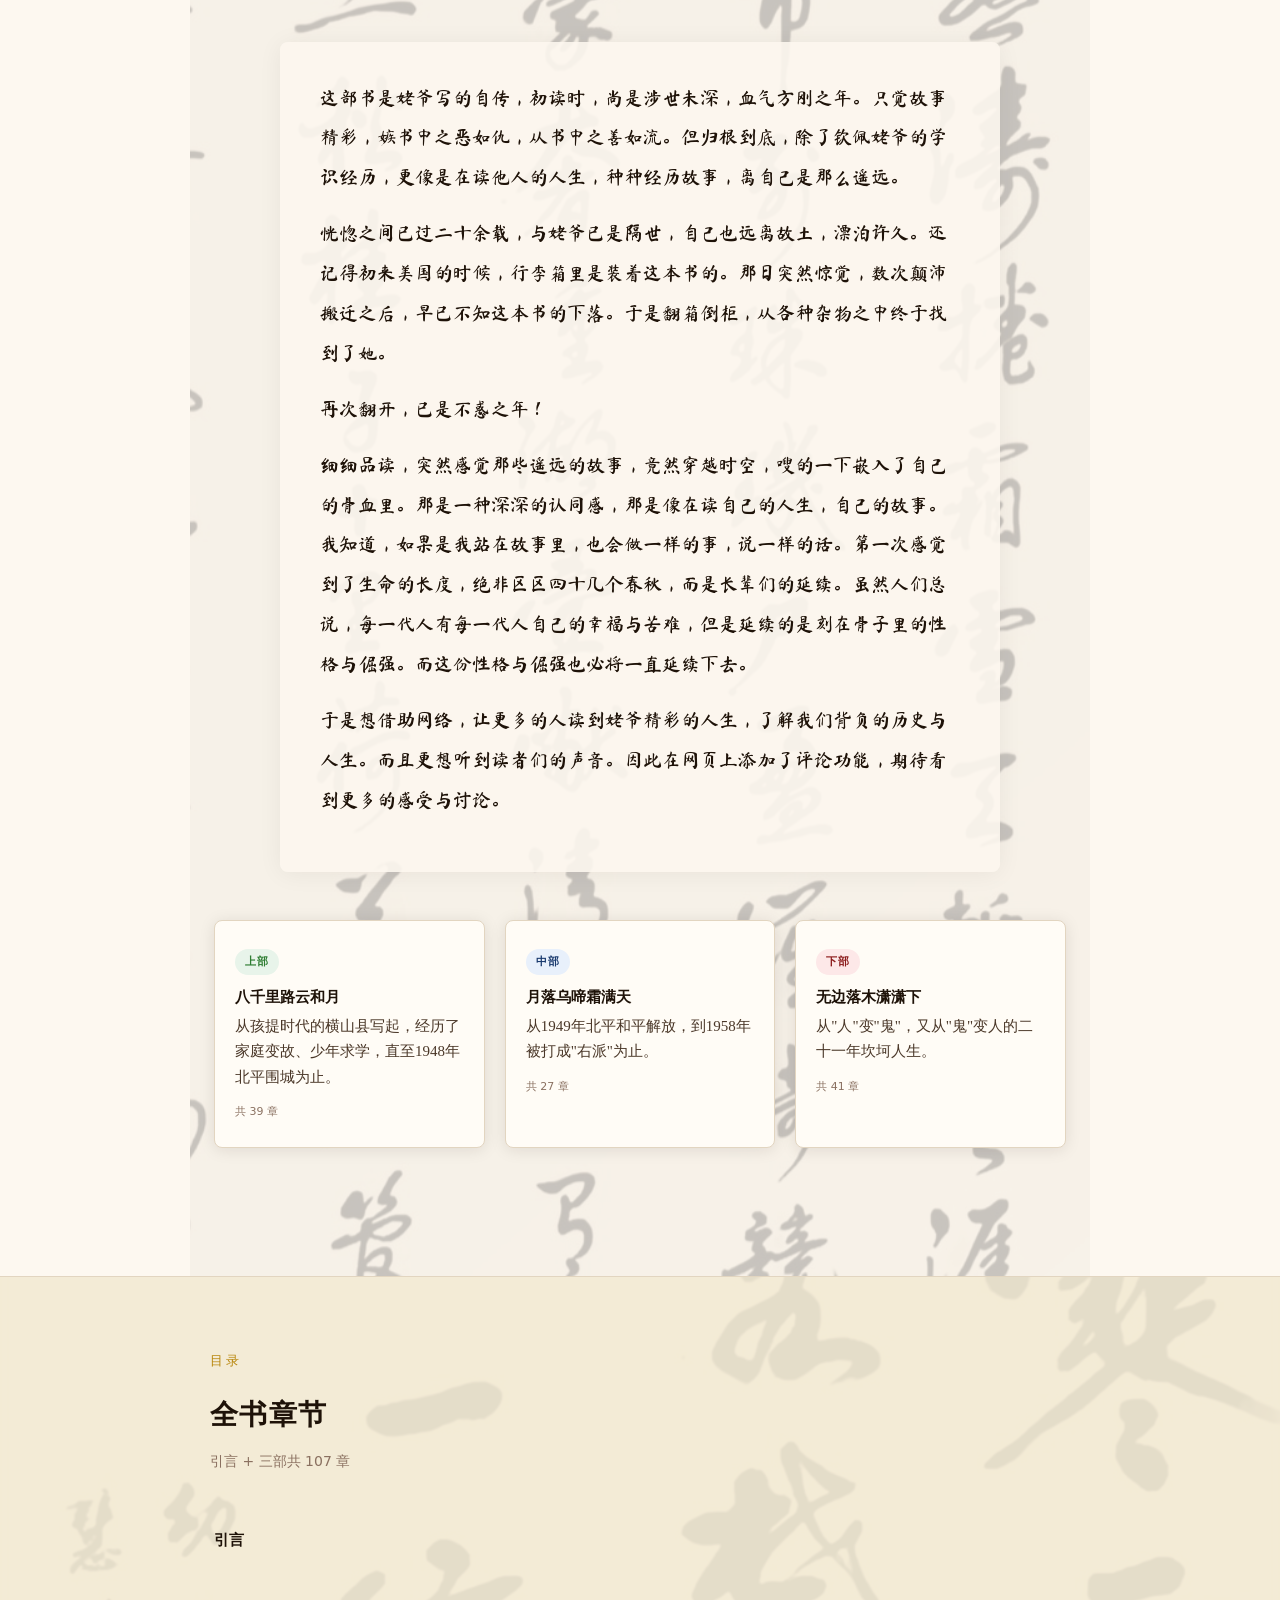
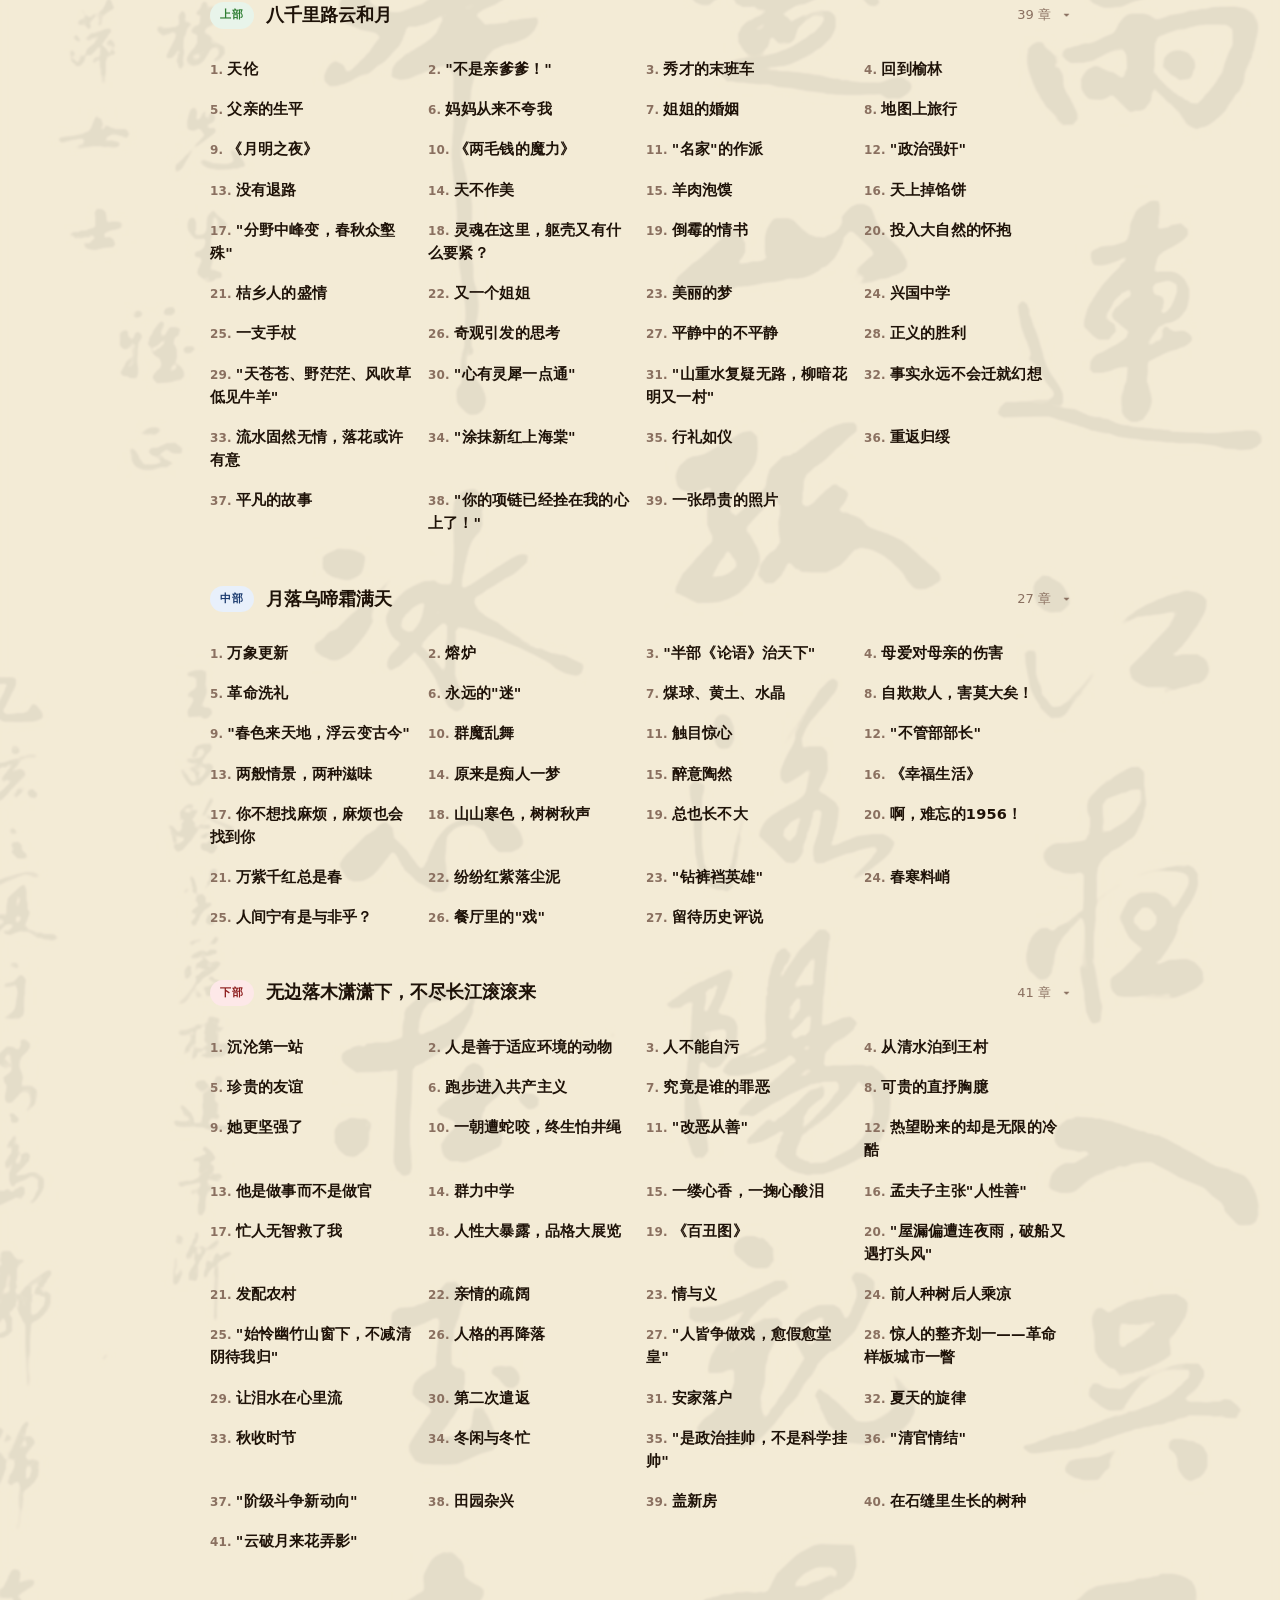
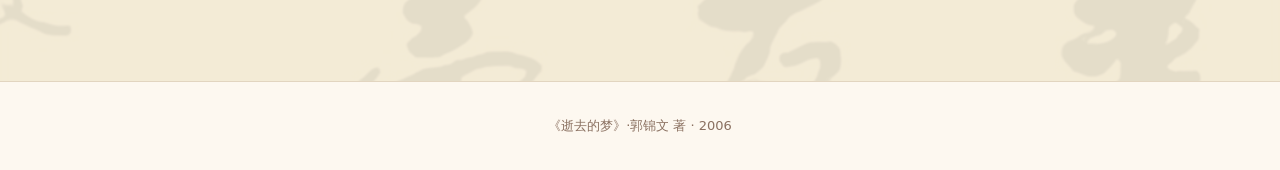
==== commit 5f538c73: "Replace hero title with hand-lettered calligraphy from the book cover Extracted the four characters " ====
--- a/index.html
+++ b/index.html
@@ -4,7 +4,7 @@
 <meta charset="UTF-8">
 <meta name="viewport" content="width=device-width, initial-scale=1.0">
 <title>逝去的梦 — 郭锦文 著</title>
-<link rel="stylesheet" href="css/style.css?v=18">
+<link rel="stylesheet" href="css/style.css?v=19">
 <style>
 .intro-quote {
   background: var(--paper-card);
@@ -120,7 +120,7 @@
 <section class="hero">
   <div class="hero-inner">
     <div class="hero-badge">自传体纪实文学</div>
-    <h1 class="hero-title">逝去的梦</h1>
+    <h1 class="hero-title"><img src="img/title-calligraphy.png" alt="逝去的梦"></h1>
     <p class="hero-author"><span>郭锦文</span> 著</p>
     <div class="hero-divider"></div>
     <p class="hero-tagline">
--- a/css/style.css
+++ b/css/style.css
@@ -87,13 +87,15 @@
   margin-bottom: 36px;
 }
 .hero-title {
-  font-size: clamp(52px, 10vw, 88px);
-  font-weight: 900;
-  color: #fff;
-  letter-spacing: 0.15em;
+  margin-bottom: 16px;
   line-height: 1.1;
-  text-shadow: 0 4px 24px rgba(0,0,0,0.4);
-  margin-bottom: 16px;
+}
+.hero-title img {
+  width: clamp(300px, 50vw, 620px);
+  height: auto;
+  display: block;
+  margin: 0 auto;
+  filter: drop-shadow(0 4px 24px rgba(0,0,0,0.4));
 }
 .hero-author {
   font-size: 20px;
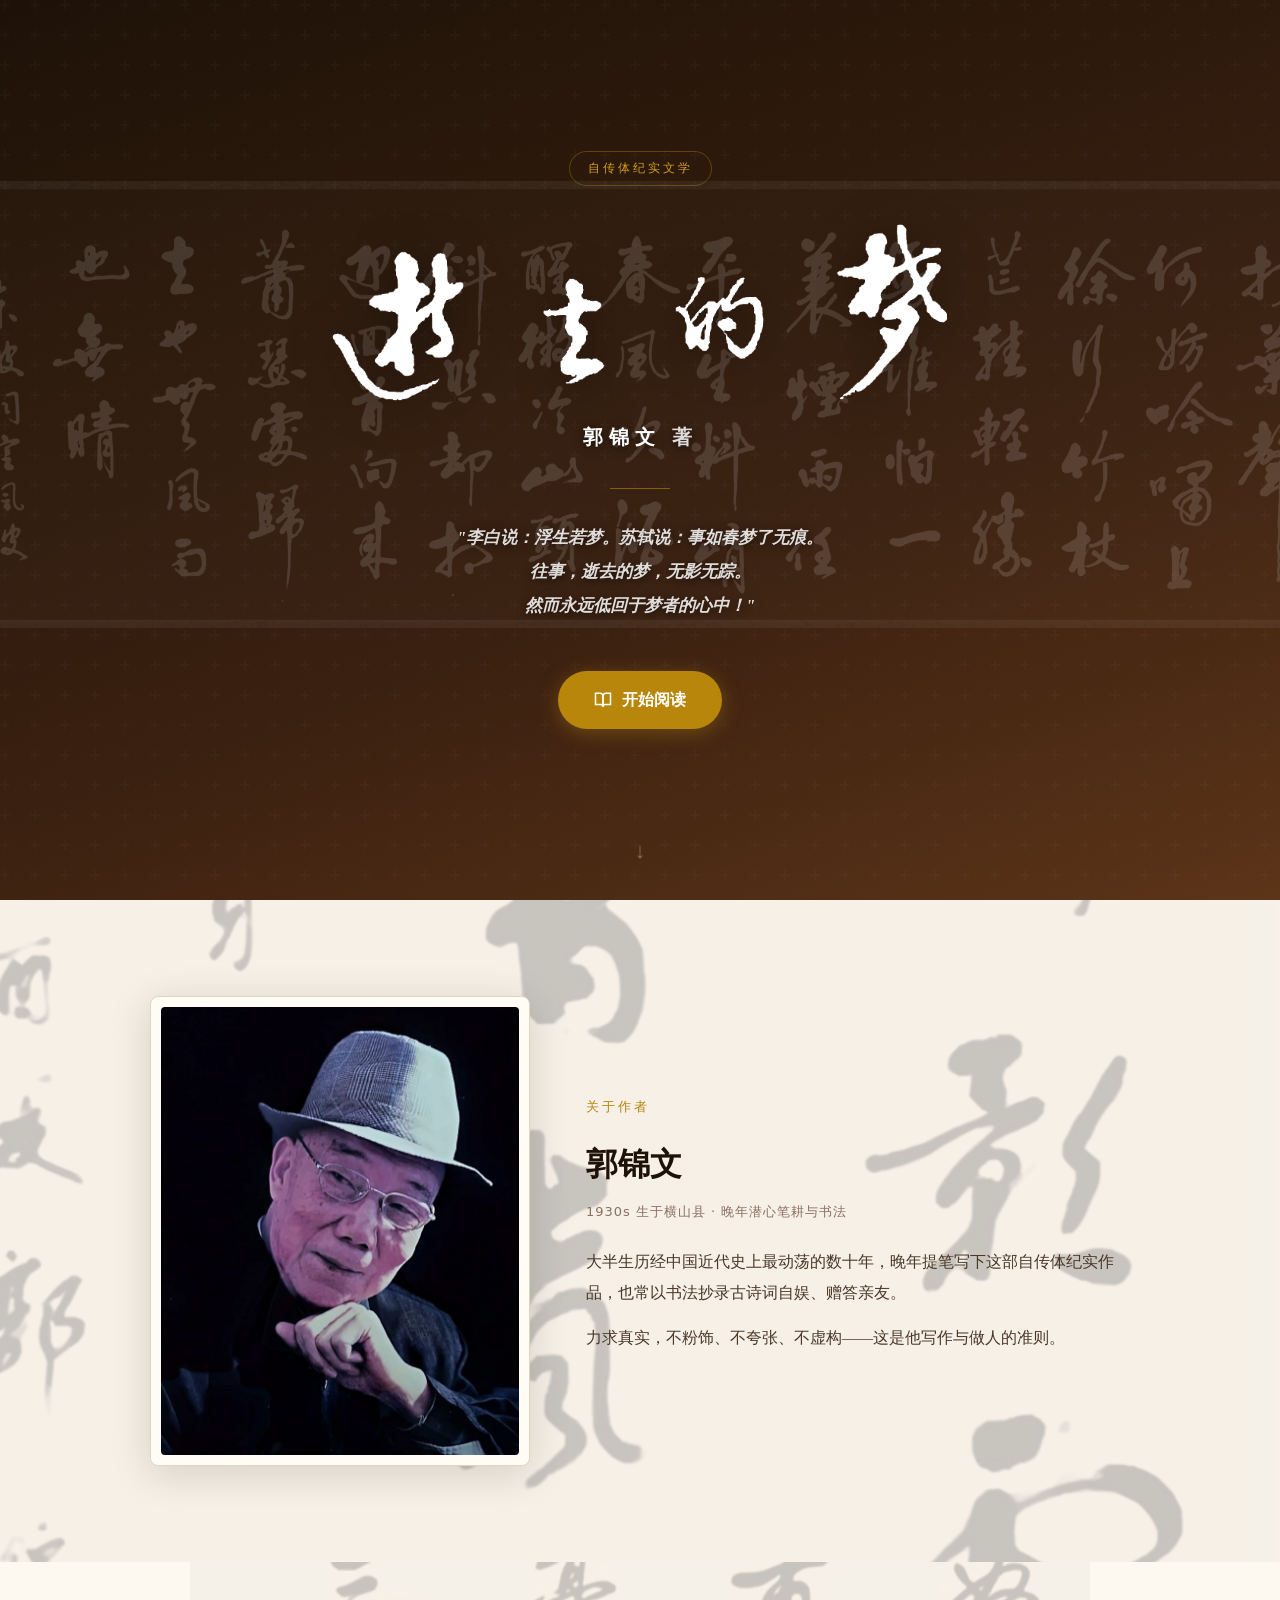
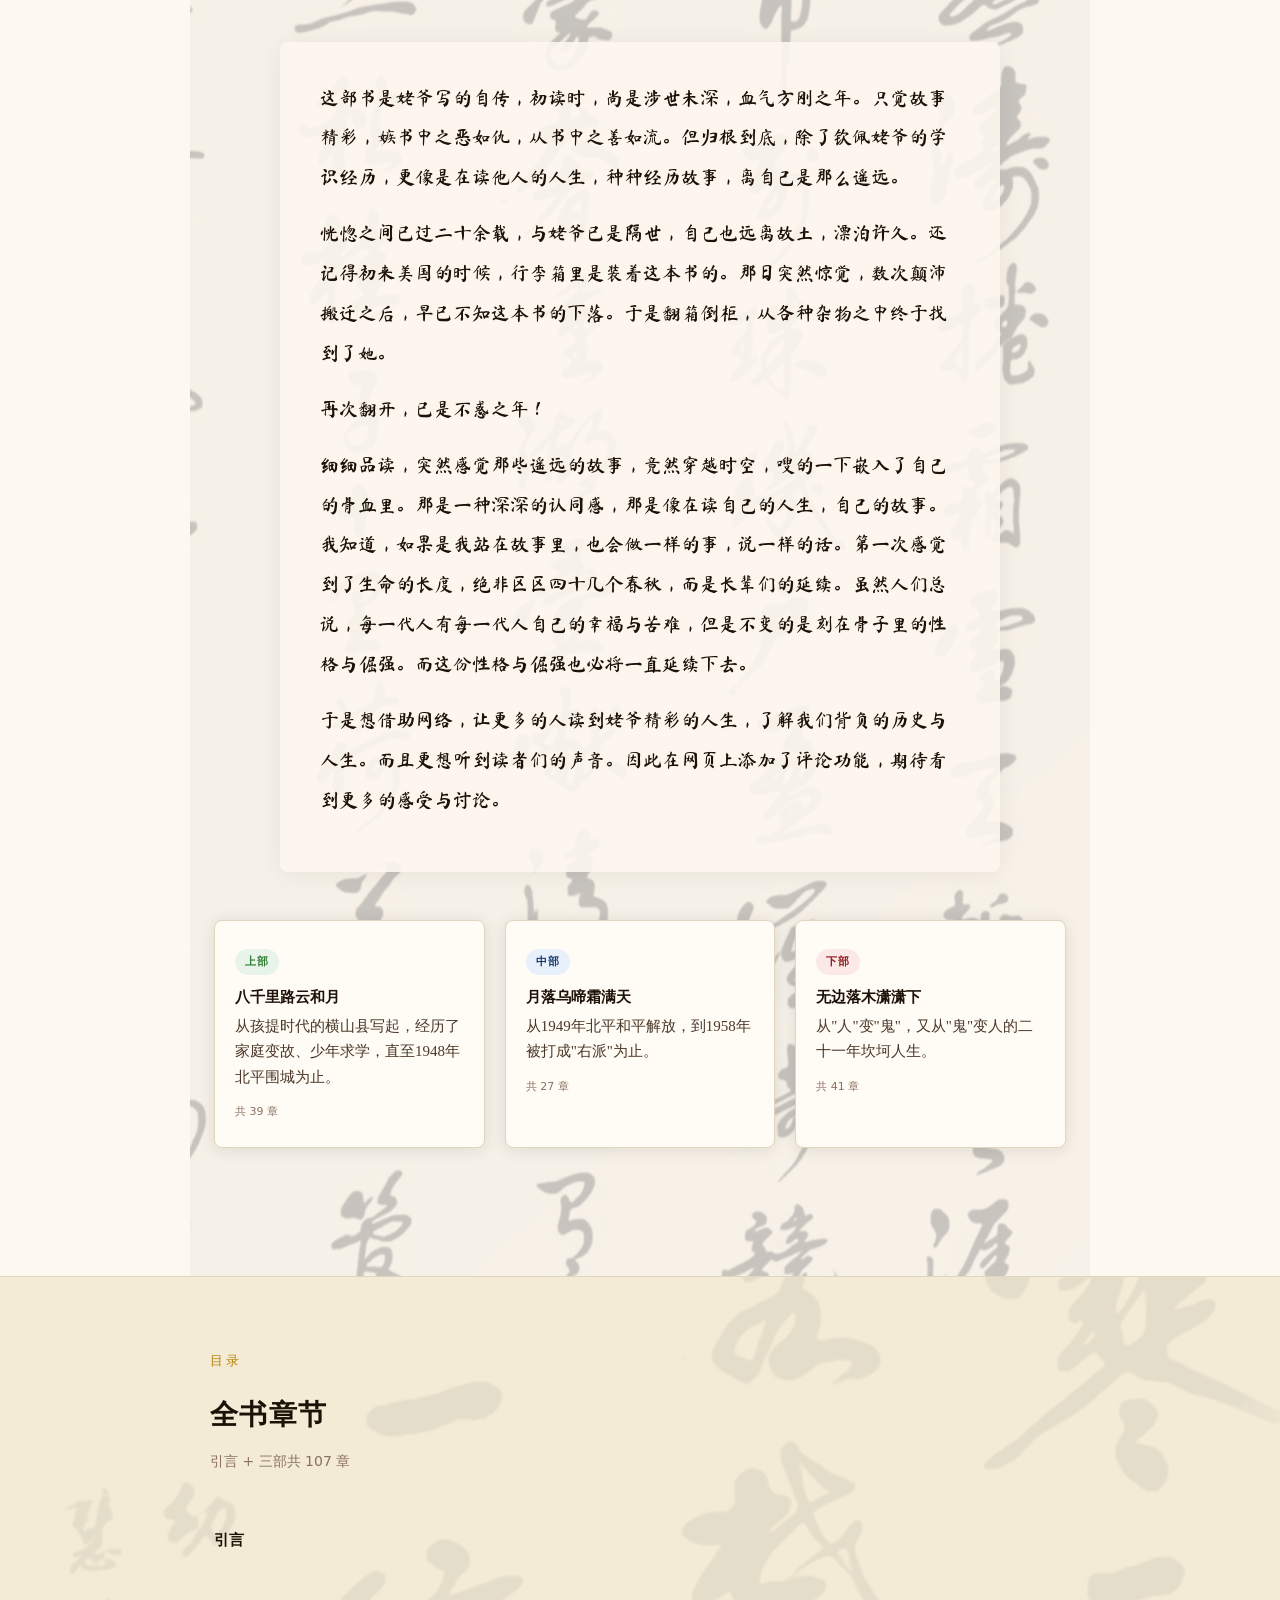
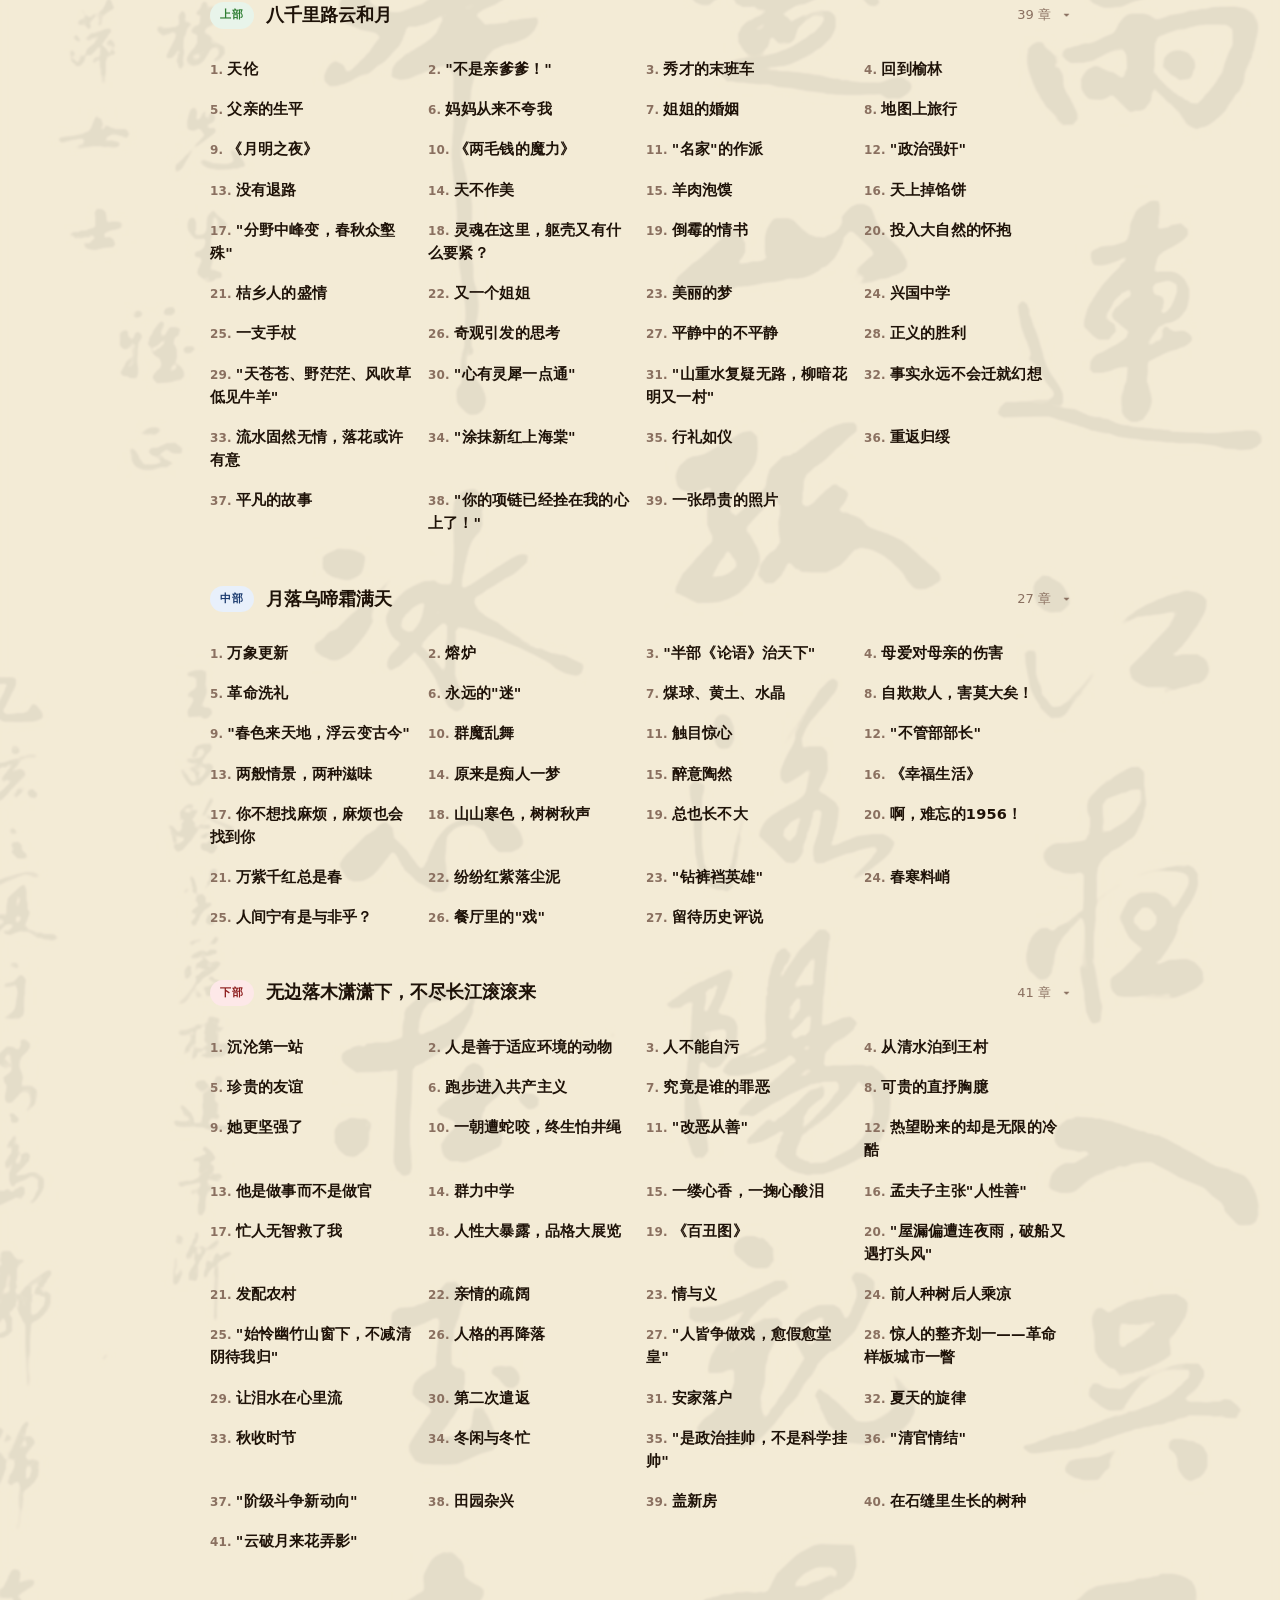
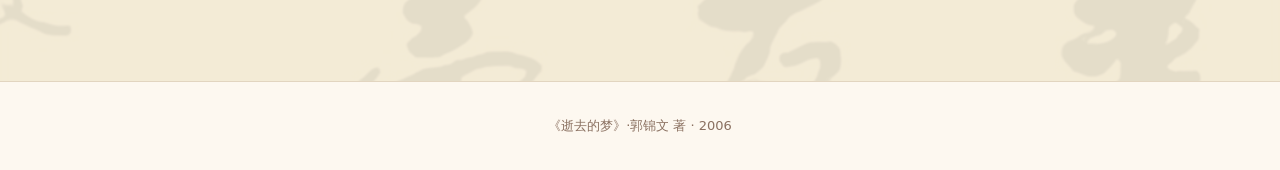
==== commit 55431617: "Fix preface wording: 但是延续的是 -> 但是不变的是 Regenerated font subset (变 wasn't covered) and cache-busted it" ====
--- a/index.html
+++ b/index.html
@@ -4,7 +4,7 @@
 <meta charset="UTF-8">
 <meta name="viewport" content="width=device-width, initial-scale=1.0">
 <title>逝去的梦 — 郭锦文 著</title>
-<link rel="stylesheet" href="css/style.css?v=19">
+<link rel="stylesheet" href="css/style.css?v=20">
 <style>
 .intro-quote {
   background: var(--paper-card);
@@ -160,7 +160,7 @@
     <p>这部书是姥爷写的自传，初读时，尚是涉世未深，血气方刚之年。只觉故事精彩，嫉书中之恶如仇，从书中之善如流。但归根到底，除了钦佩姥爷的学识经历，更像是在读他人的人生，种种经历故事，离自己是那么遥远。</p>
     <p>恍惚之间已过二十余载，与姥爷已是隔世，自己也远离故土，漂泊许久。还记得初来美国的时候，行李箱里是装着这本书的。那日突然惊觉，数次颠沛搬迁之后，早已不知这本书的下落。于是翻箱倒柜，从各种杂物之中终于找到了她。</p>
     <p>再次翻开，已是不惑之年！</p>
-    <p>细细品读，突然感觉那些遥远的故事，竟然穿越时空，嗖的一下嵌入了自己的骨血里。那是一种深深的认同感，那是像在读自己的人生，自己的故事。我知道，如果是我站在故事里，也会做一样的事，说一样的话。第一次感觉到了生命的长度，绝非区区四十几个春秋，而是长辈们的延续。虽然人们总说，每一代人有每一代人自己的幸福与苦难，但是延续的是刻在骨子里的性格与倔强。而这份性格与倔强也必将一直延续下去。</p>
+    <p>细细品读，突然感觉那些遥远的故事，竟然穿越时空，嗖的一下嵌入了自己的骨血里。那是一种深深的认同感，那是像在读自己的人生，自己的故事。我知道，如果是我站在故事里，也会做一样的事，说一样的话。第一次感觉到了生命的长度，绝非区区四十几个春秋，而是长辈们的延续。虽然人们总说，每一代人有每一代人自己的幸福与苦难，但是不变的是刻在骨子里的性格与倔强。而这份性格与倔强也必将一直延续下去。</p>
     <p>于是想借助网络，让更多的人读到姥爷精彩的人生，了解我们背负的历史与人生。而且更想听到读者们的声音。因此在网页上添加了评论功能，期待看到更多的感受与讨论。</p>
   </div>
 
--- a/css/style.css
+++ b/css/style.css
@@ -1,7 +1,7 @@
 /* ====== Base ====== */
 @font-face {
   font-family: 'Ma Shan Zheng';
-  src: url('../fonts/MaShanZheng-subset.woff2?v=2') format('woff2');
+  src: url('../fonts/MaShanZheng-subset.woff2?v=3') format('woff2');
   font-weight: 400;
   font-style: normal;
   font-display: swap;
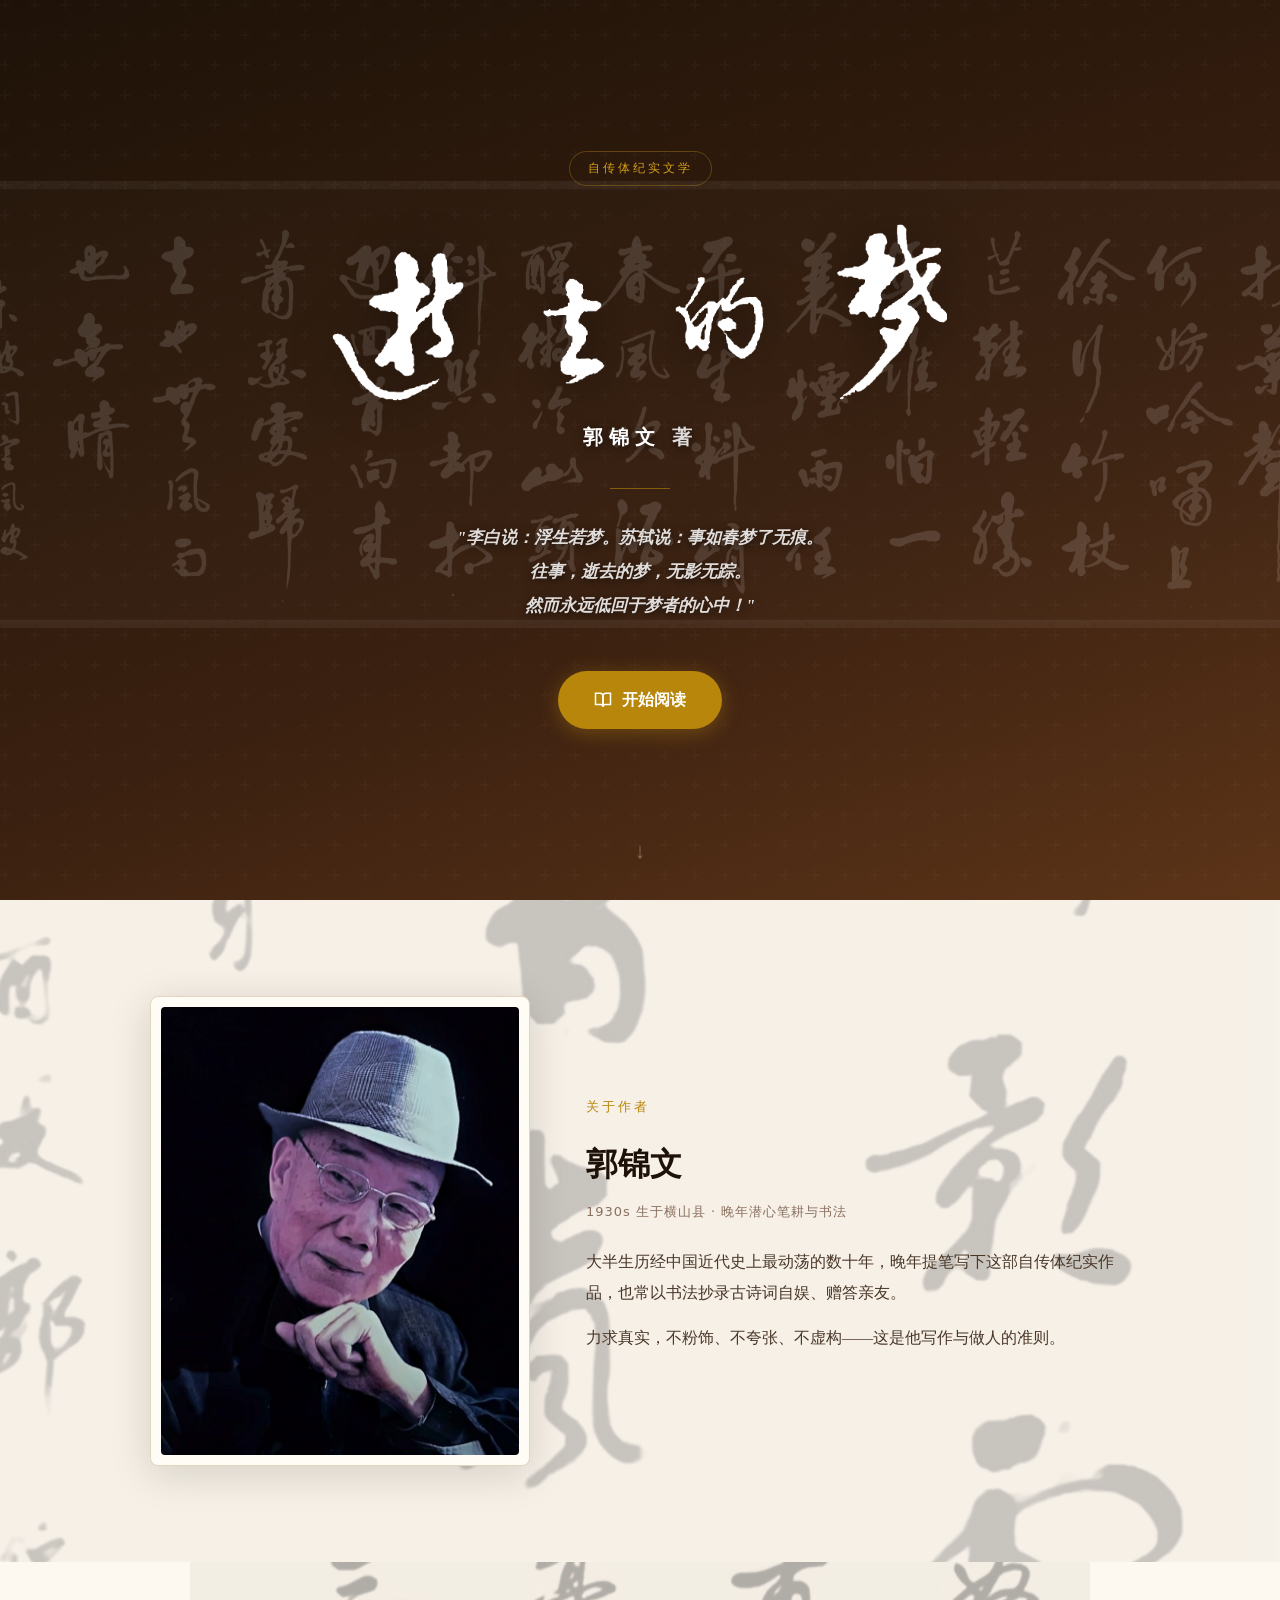
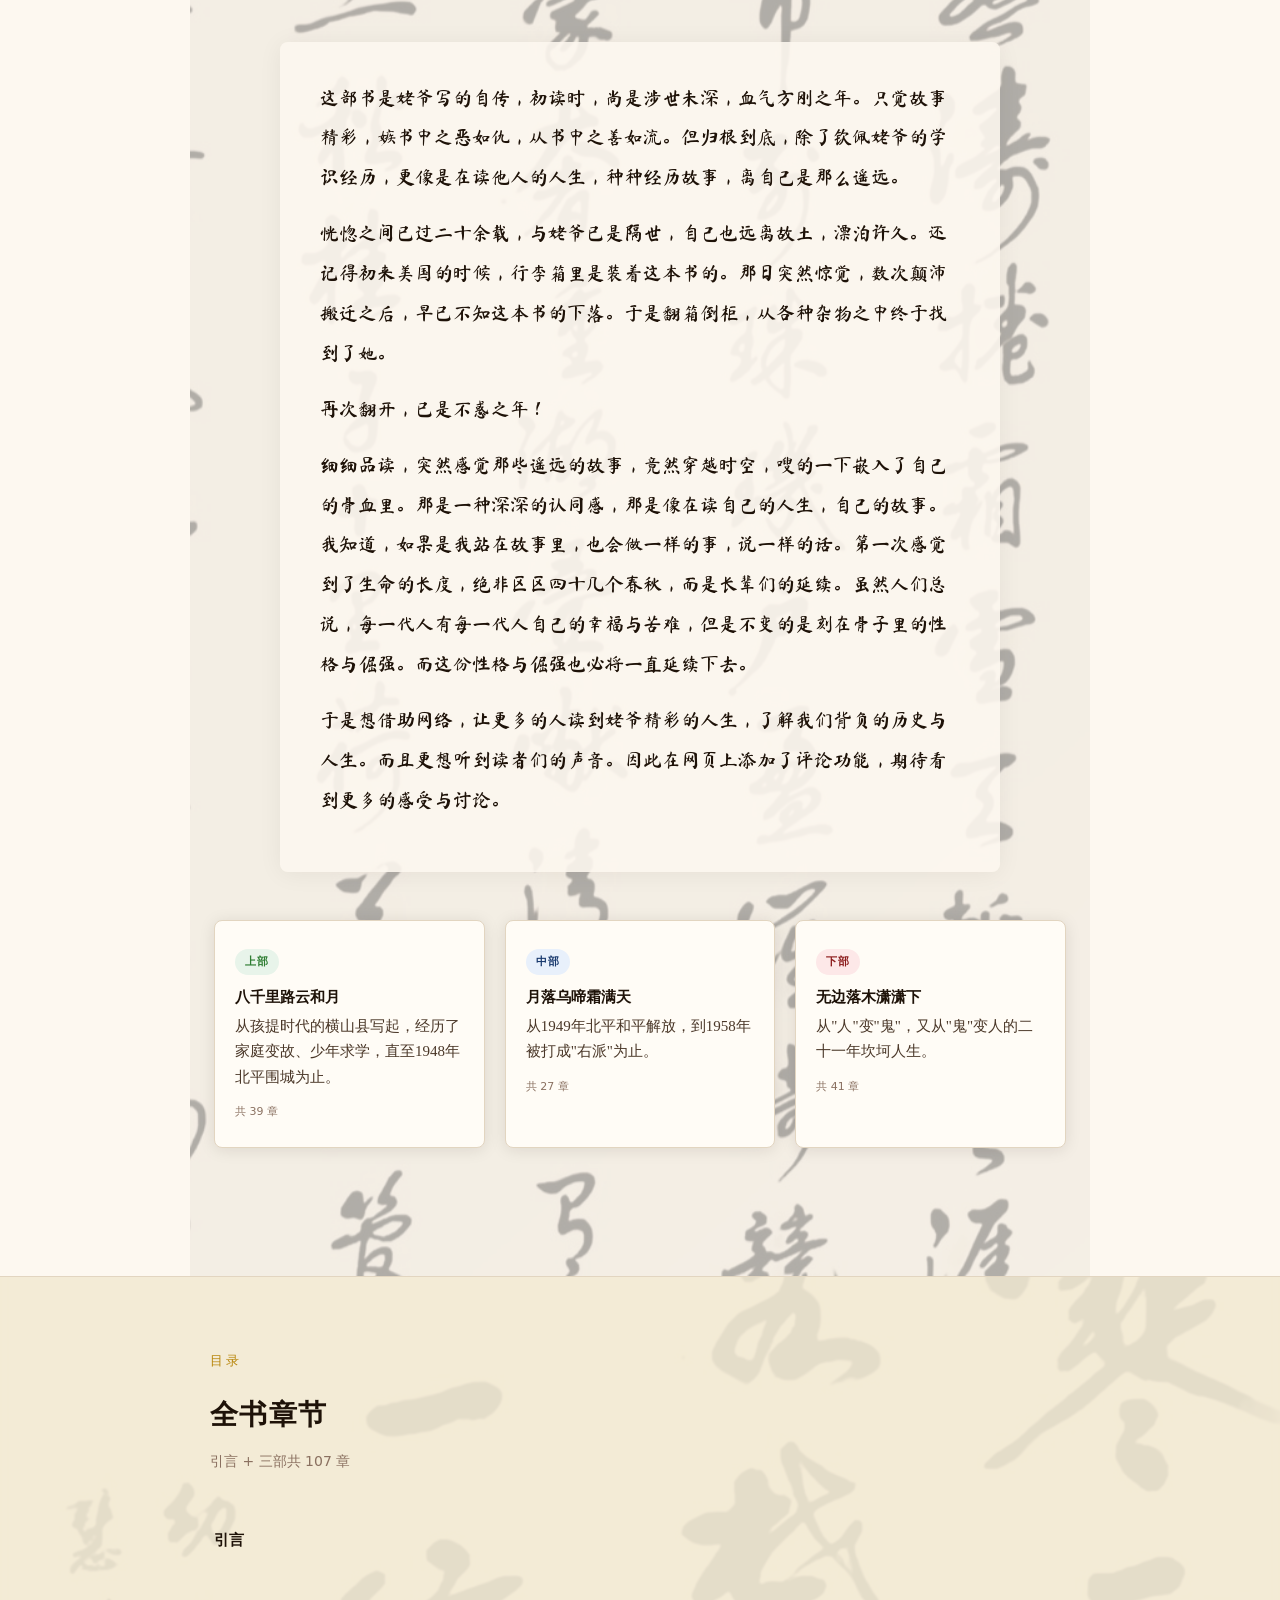
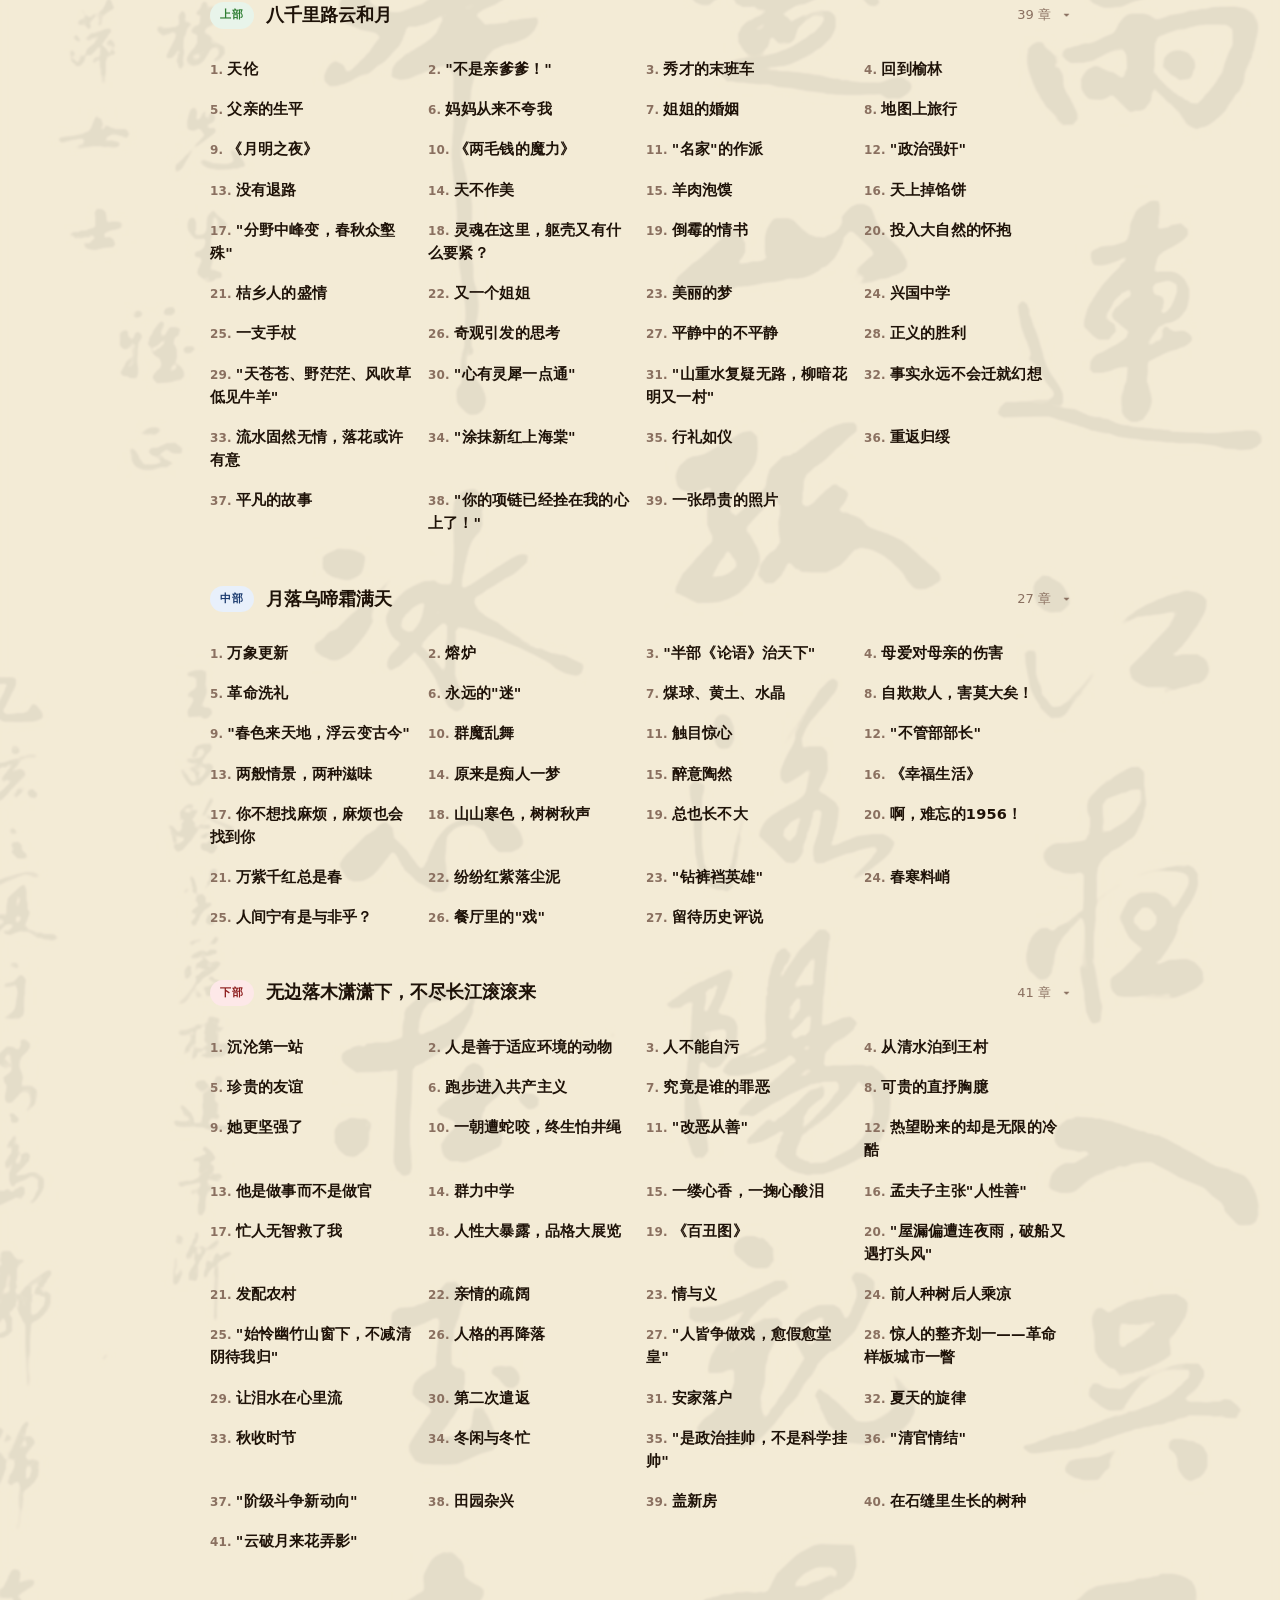
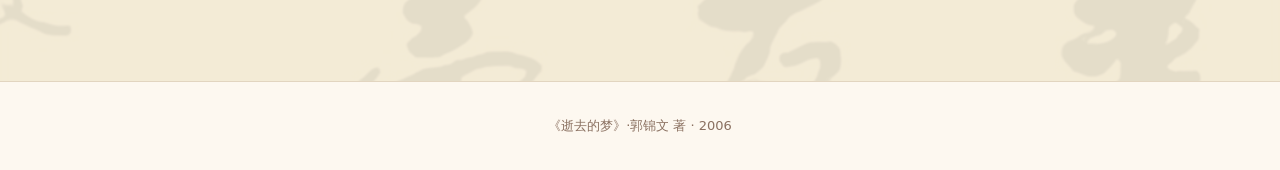
==== commit 71675762: "Fix mobile calligraphy backgrounds: legible size, higher preface opacity background-size:cover was o" ====
--- a/index.html
+++ b/index.html
@@ -4,7 +4,7 @@
 <meta charset="UTF-8">
 <meta name="viewport" content="width=device-width, initial-scale=1.0">
 <title>逝去的梦 — 郭锦文 著</title>
-<link rel="stylesheet" href="css/style.css?v=20">
+<link rel="stylesheet" href="css/style.css?v=21">
 <style>
 .intro-quote {
   background: var(--paper-card);
--- a/css/style.css
+++ b/css/style.css
@@ -223,8 +223,16 @@
   opacity: 0.24;
 }
 .ink-bg > * { position: relative; z-index: 1; }
-.ink-bg-wanghaichao::before { background-image: url('../img/calligraphy/wanghaichao-full.jpg'); }
+.ink-bg-wanghaichao::before { background-image: url('../img/calligraphy/wanghaichao-full.jpg'); opacity: 0.34; }
 .ink-bg-furonglou::before   { background-image: url('../img/calligraphy/furonglou-full.jpg'); opacity: 0.08; }
+
+/* On narrow/tall mobile viewports, "cover" over-zooms a wide image trying to
+   also cover the (often very tall) section height, shrinking it down to an
+   unrecognizable sliver. Pin zoom to a fixed multiple of width instead. */
+@media (max-width: 660px) {
+  .ink-bg-wanghaichao::before { background-size: 220% auto; background-position: center 15%; }
+  .ink-bg-furonglou::before   { background-size: 160% auto; background-position: center 10%; }
+}
 
 /* Author feature section */
 .author-section {
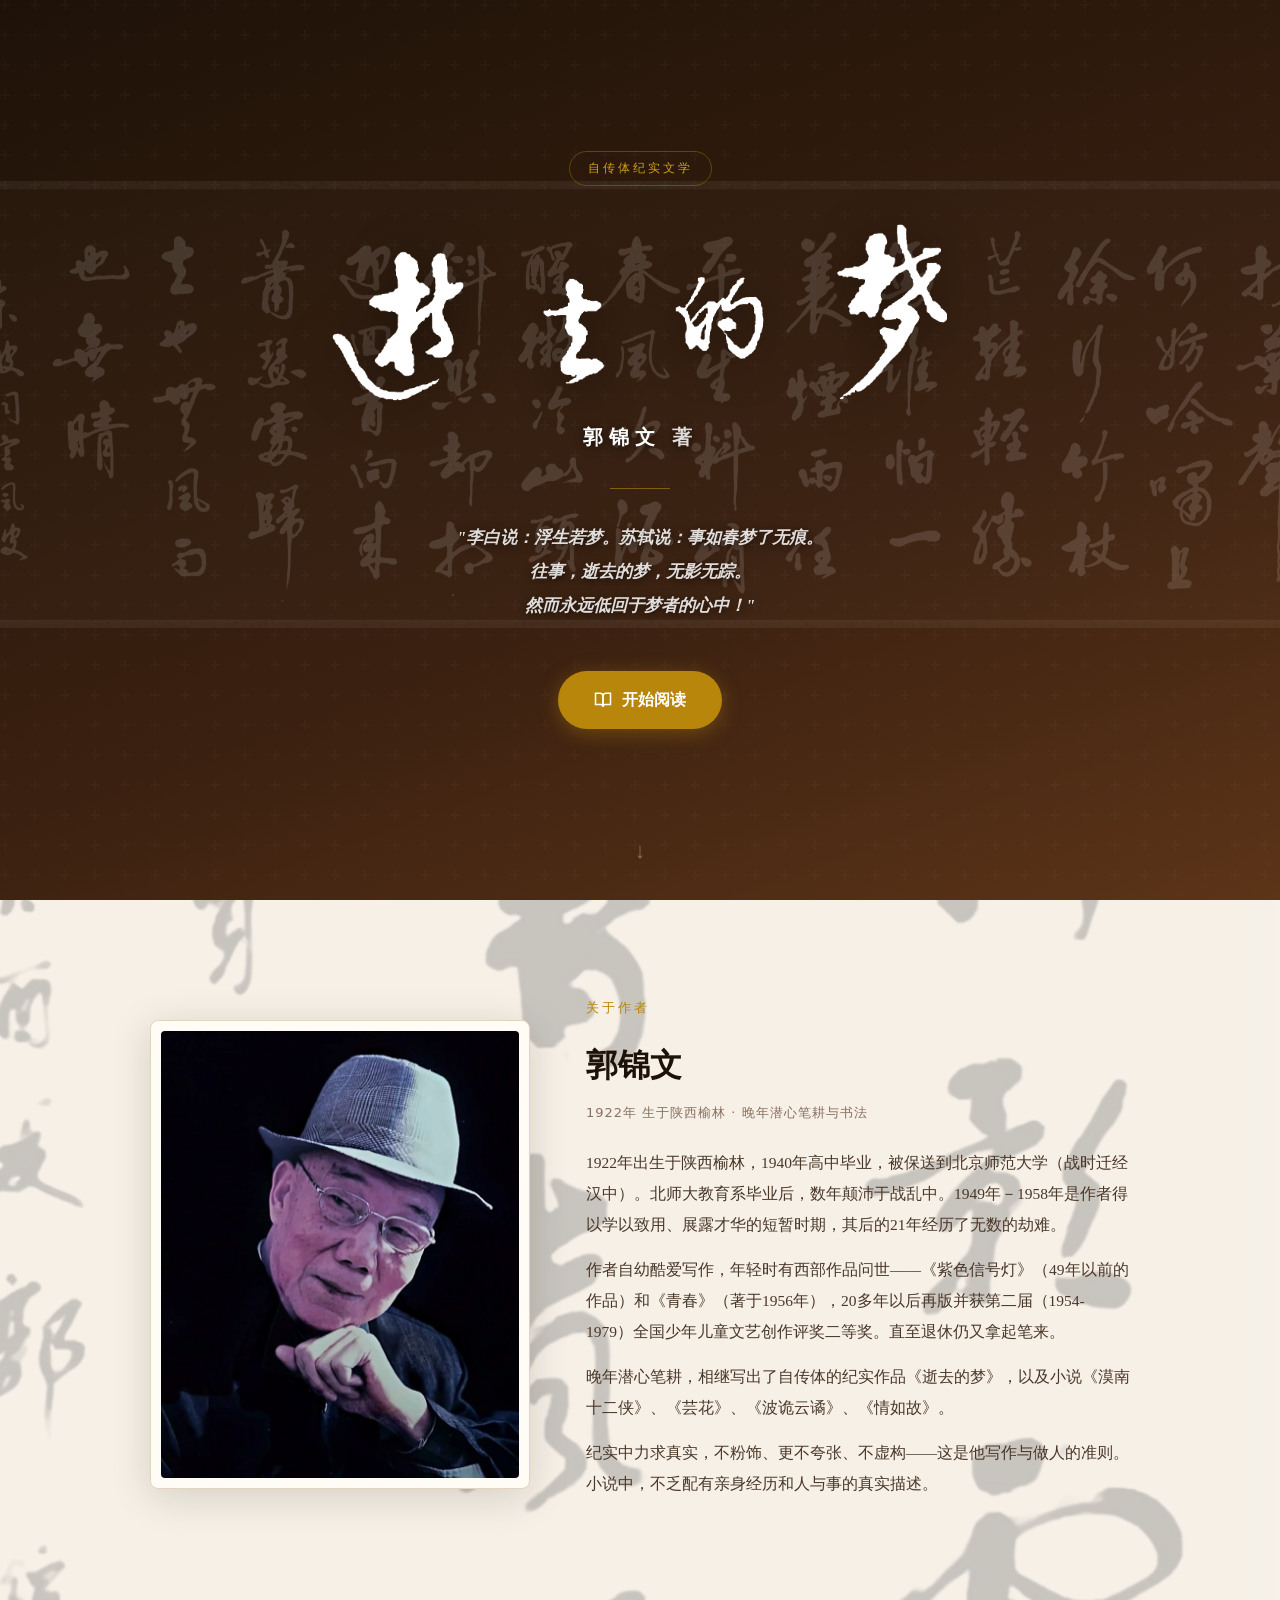
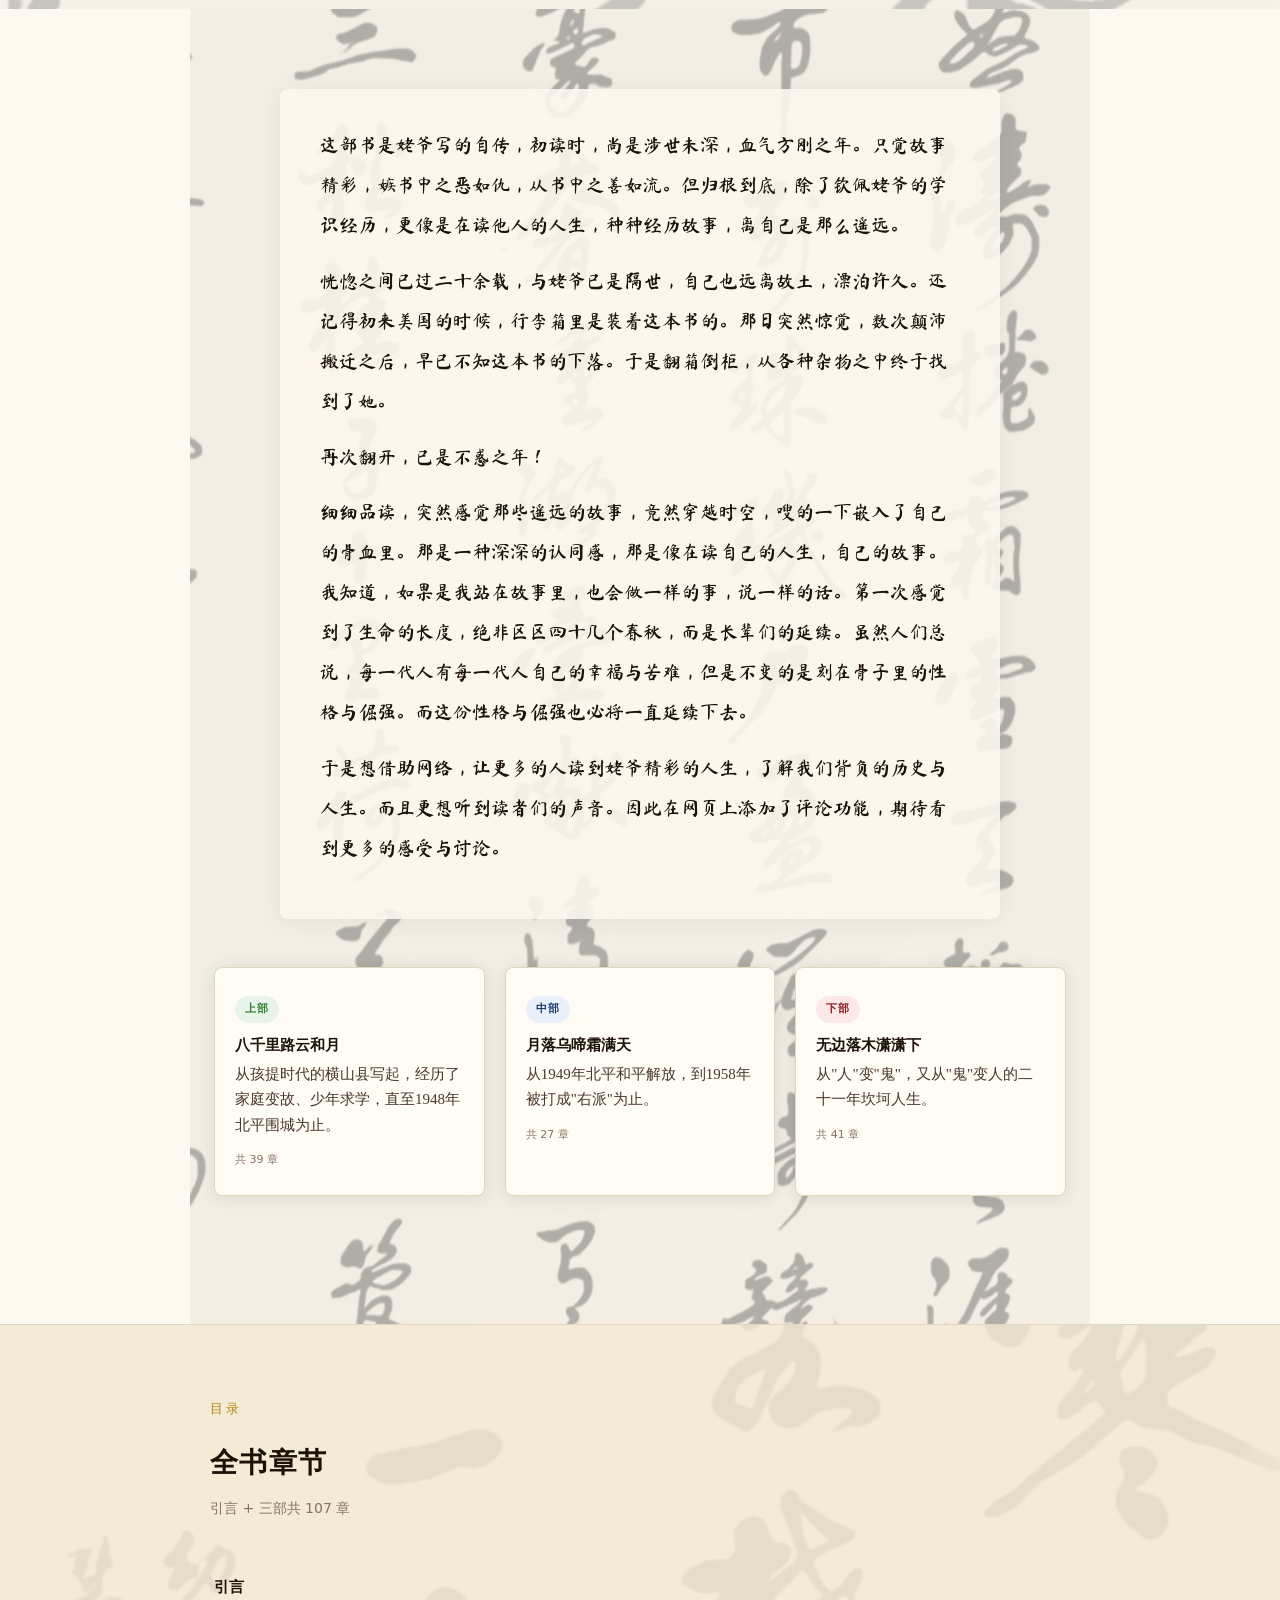
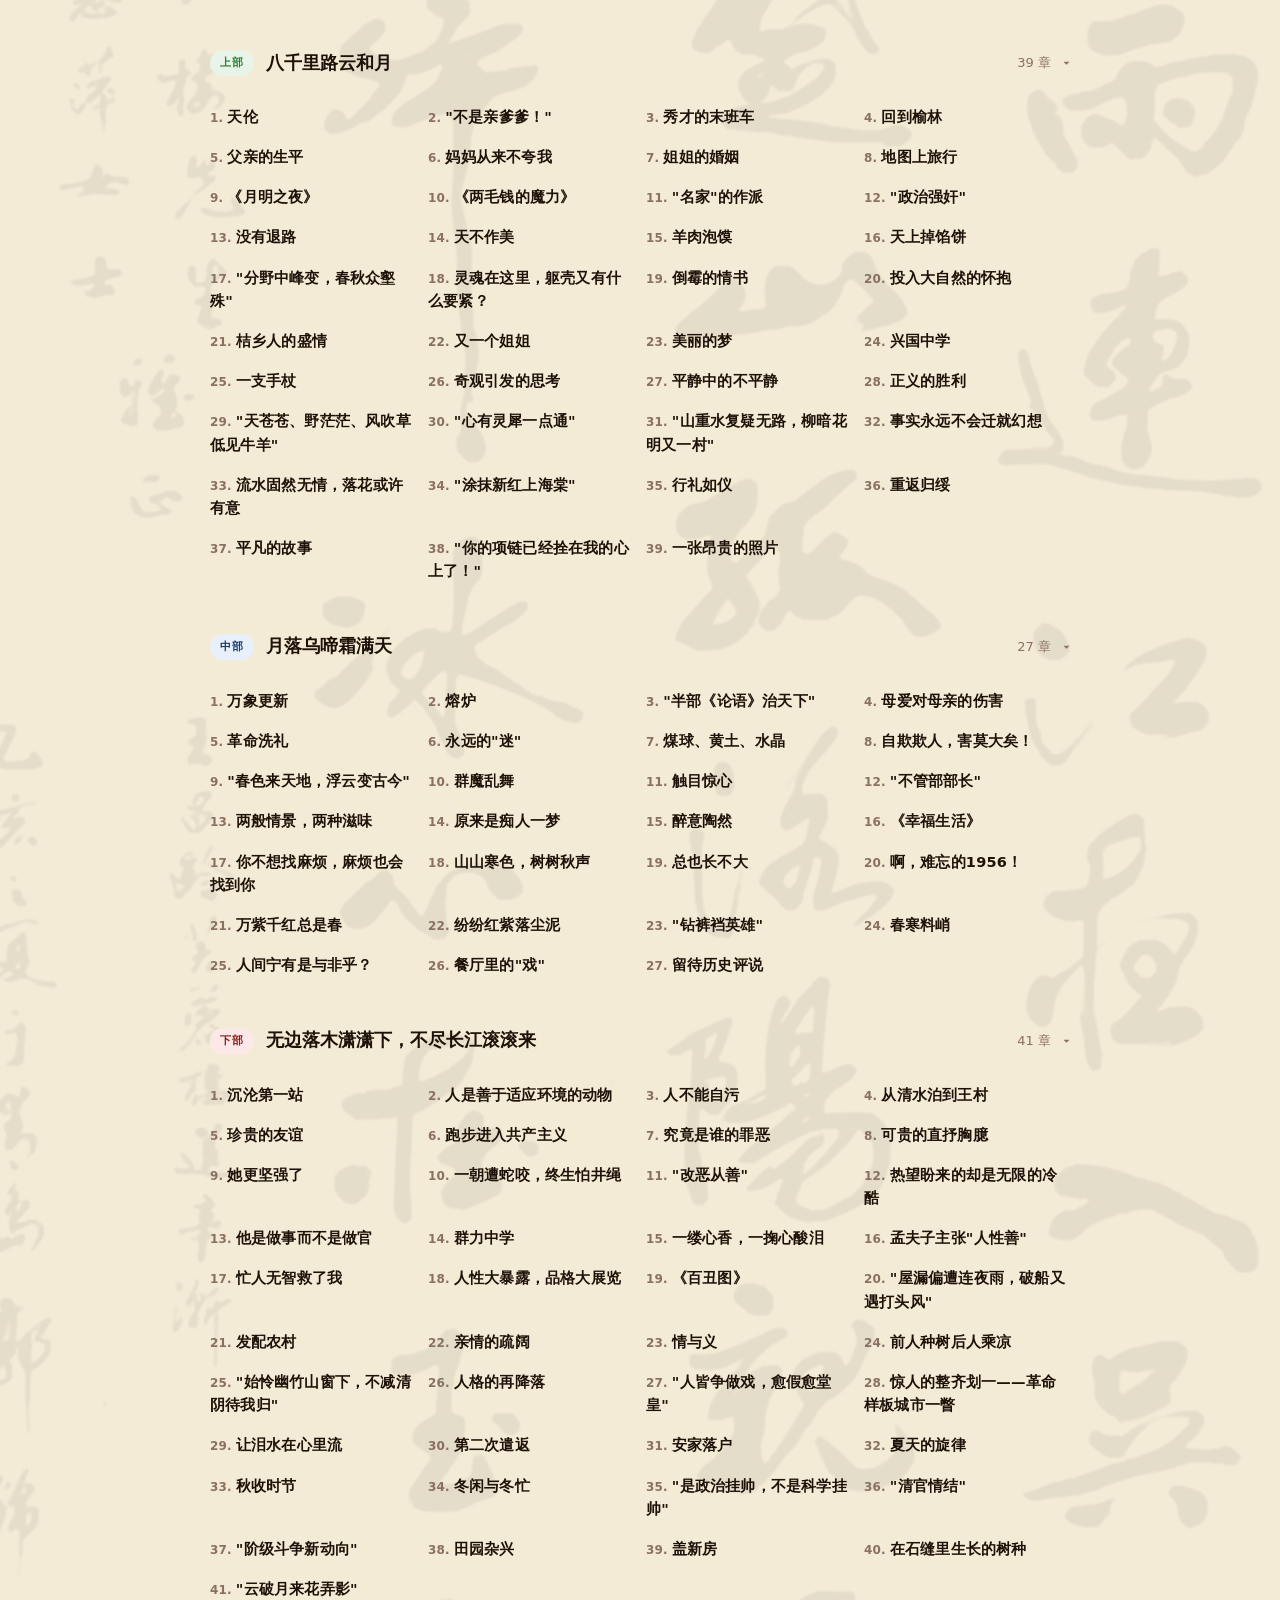
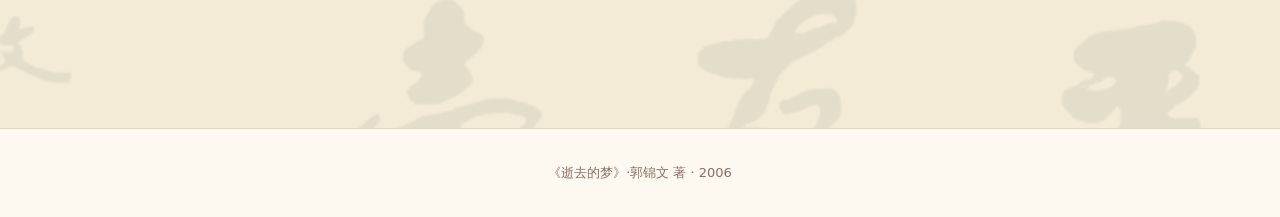
==== commit 82f93682: "Replace author bio with full text from handwritten 关于作者 note Updates birth year/place (1922, 陕西榆林) a" ====
--- a/index.html
+++ b/index.html
@@ -145,10 +145,12 @@
     <div>
       <div class="section-title">关于作者</div>
       <h2 class="author-name">郭锦文</h2>
-      <p class="author-name-sub">1930s 生于横山县 · 晚年潜心笔耕与书法</p>
+      <p class="author-name-sub">1922年 生于陕西榆林 · 晚年潜心笔耕与书法</p>
       <div class="author-bio">
-        <p>大半生历经中国近代史上最动荡的数十年，晚年提笔写下这部自传体纪实作品，也常以书法抄录古诗词自娱、赠答亲友。</p>
-        <p>力求真实，不粉饰、不夸张、不虚构——这是他写作与做人的准则。</p>
+        <p>1922年出生于陕西榆林，1940年高中毕业，被保送到北京师范大学（战时迁经汉中）。北师大教育系毕业后，数年颠沛于战乱中。1949年－1958年是作者得以学以致用、展露才华的短暂时期，其后的21年经历了无数的劫难。</p>
+        <p>作者自幼酷爱写作，年轻时有西部作品问世——《紫色信号灯》（49年以前的作品）和《青春》（著于1956年），20多年以后再版并获第二届（1954-1979）全国少年儿童文艺创作评奖二等奖。直至退休仍又拿起笔来。</p>
+        <p>晚年潜心笔耕，相继写出了自传体的纪实作品《逝去的梦》，以及小说《漠南十二侠》、《芸花》、《波诡云谲》、《情如故》。</p>
+        <p>纪实中力求真实，不粉饰、更不夸张、不虚构——这是他写作与做人的准则。小说中，不乏配有亲身经历和人与事的真实描述。</p>
       </div>
     </div>
   </div>
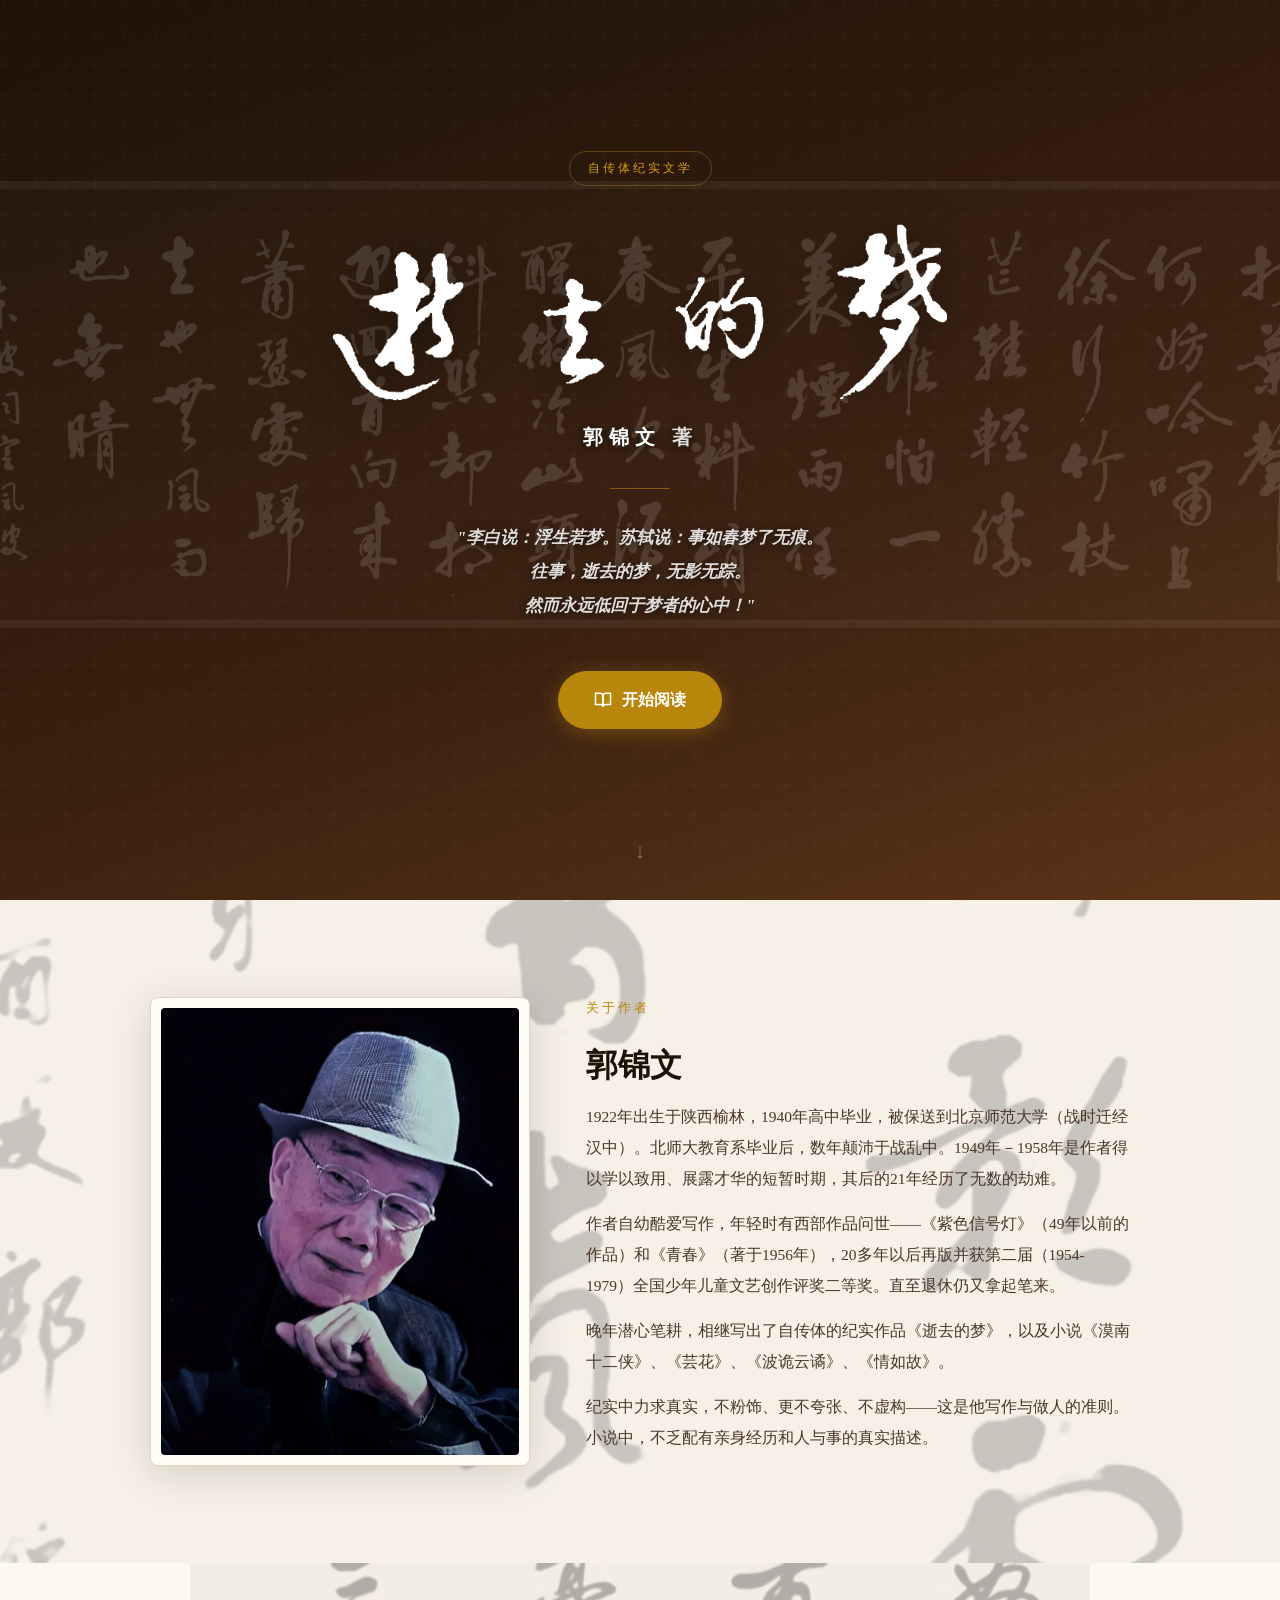
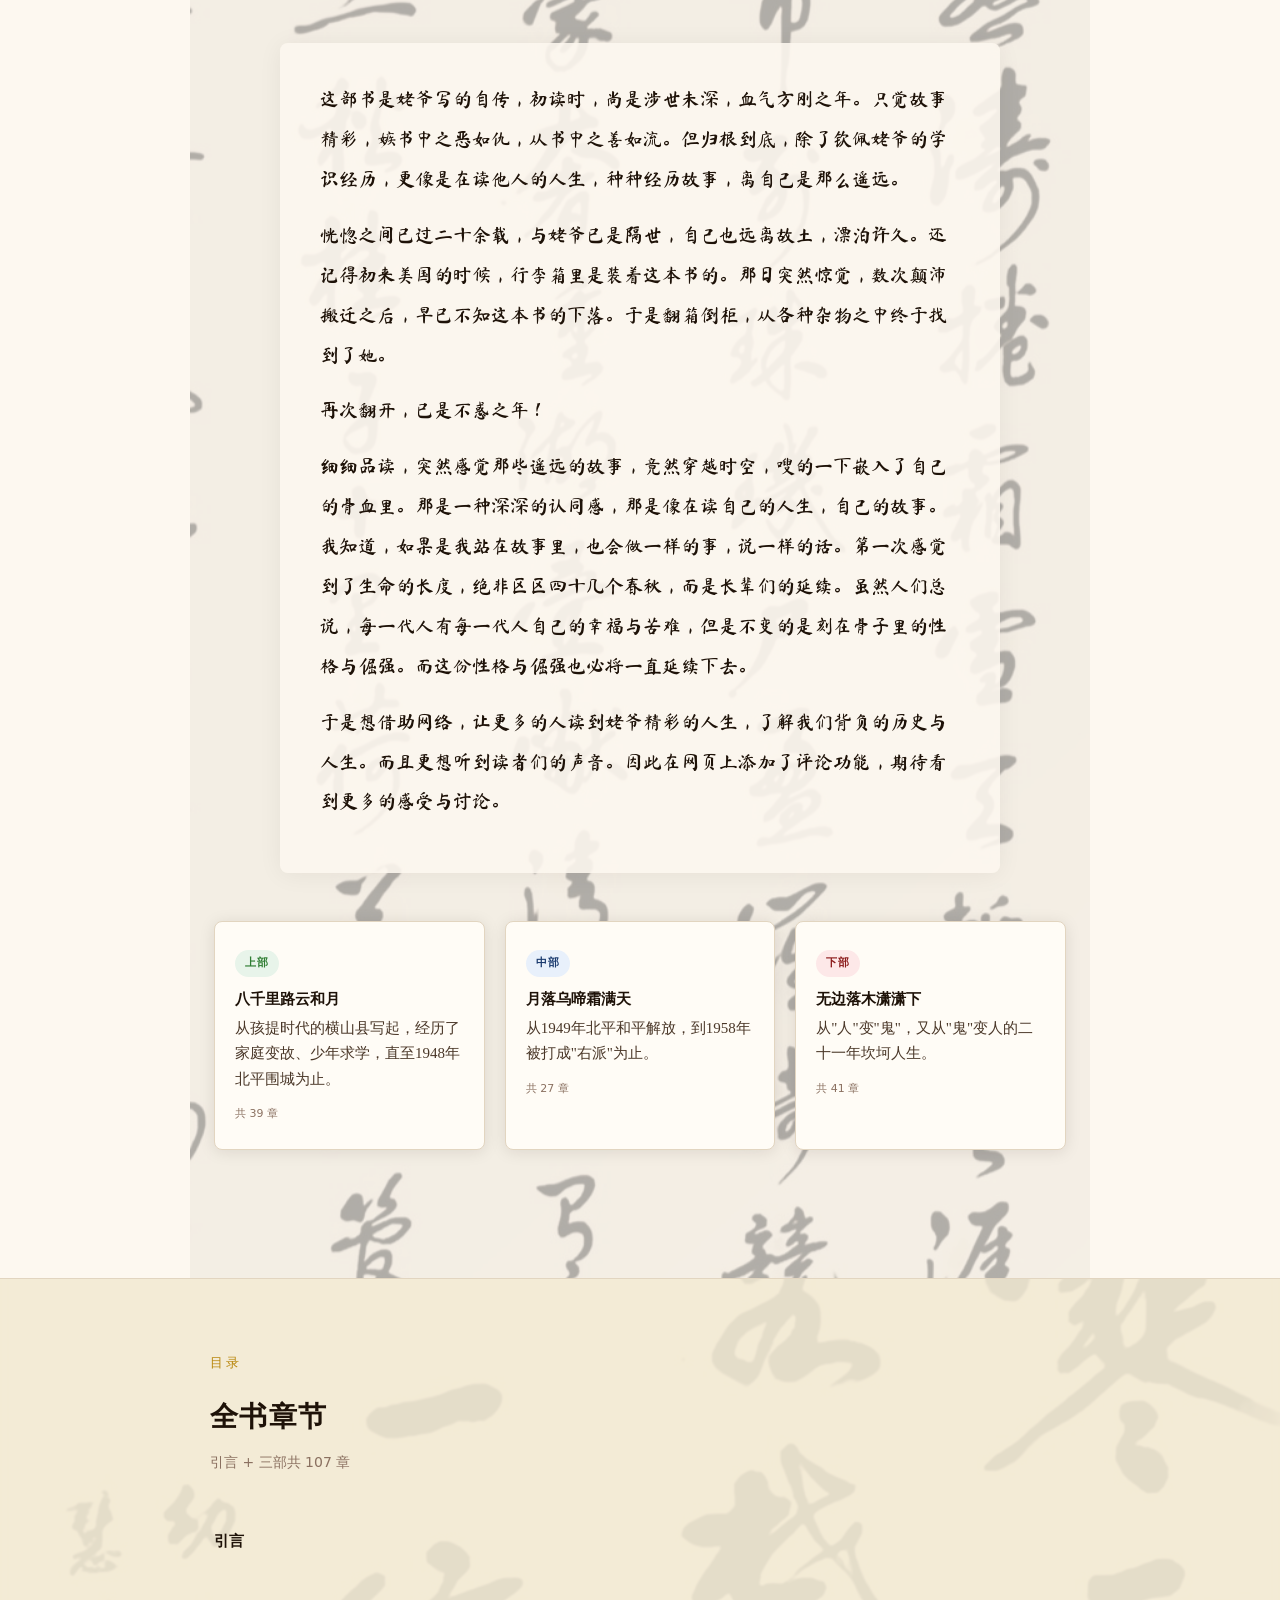
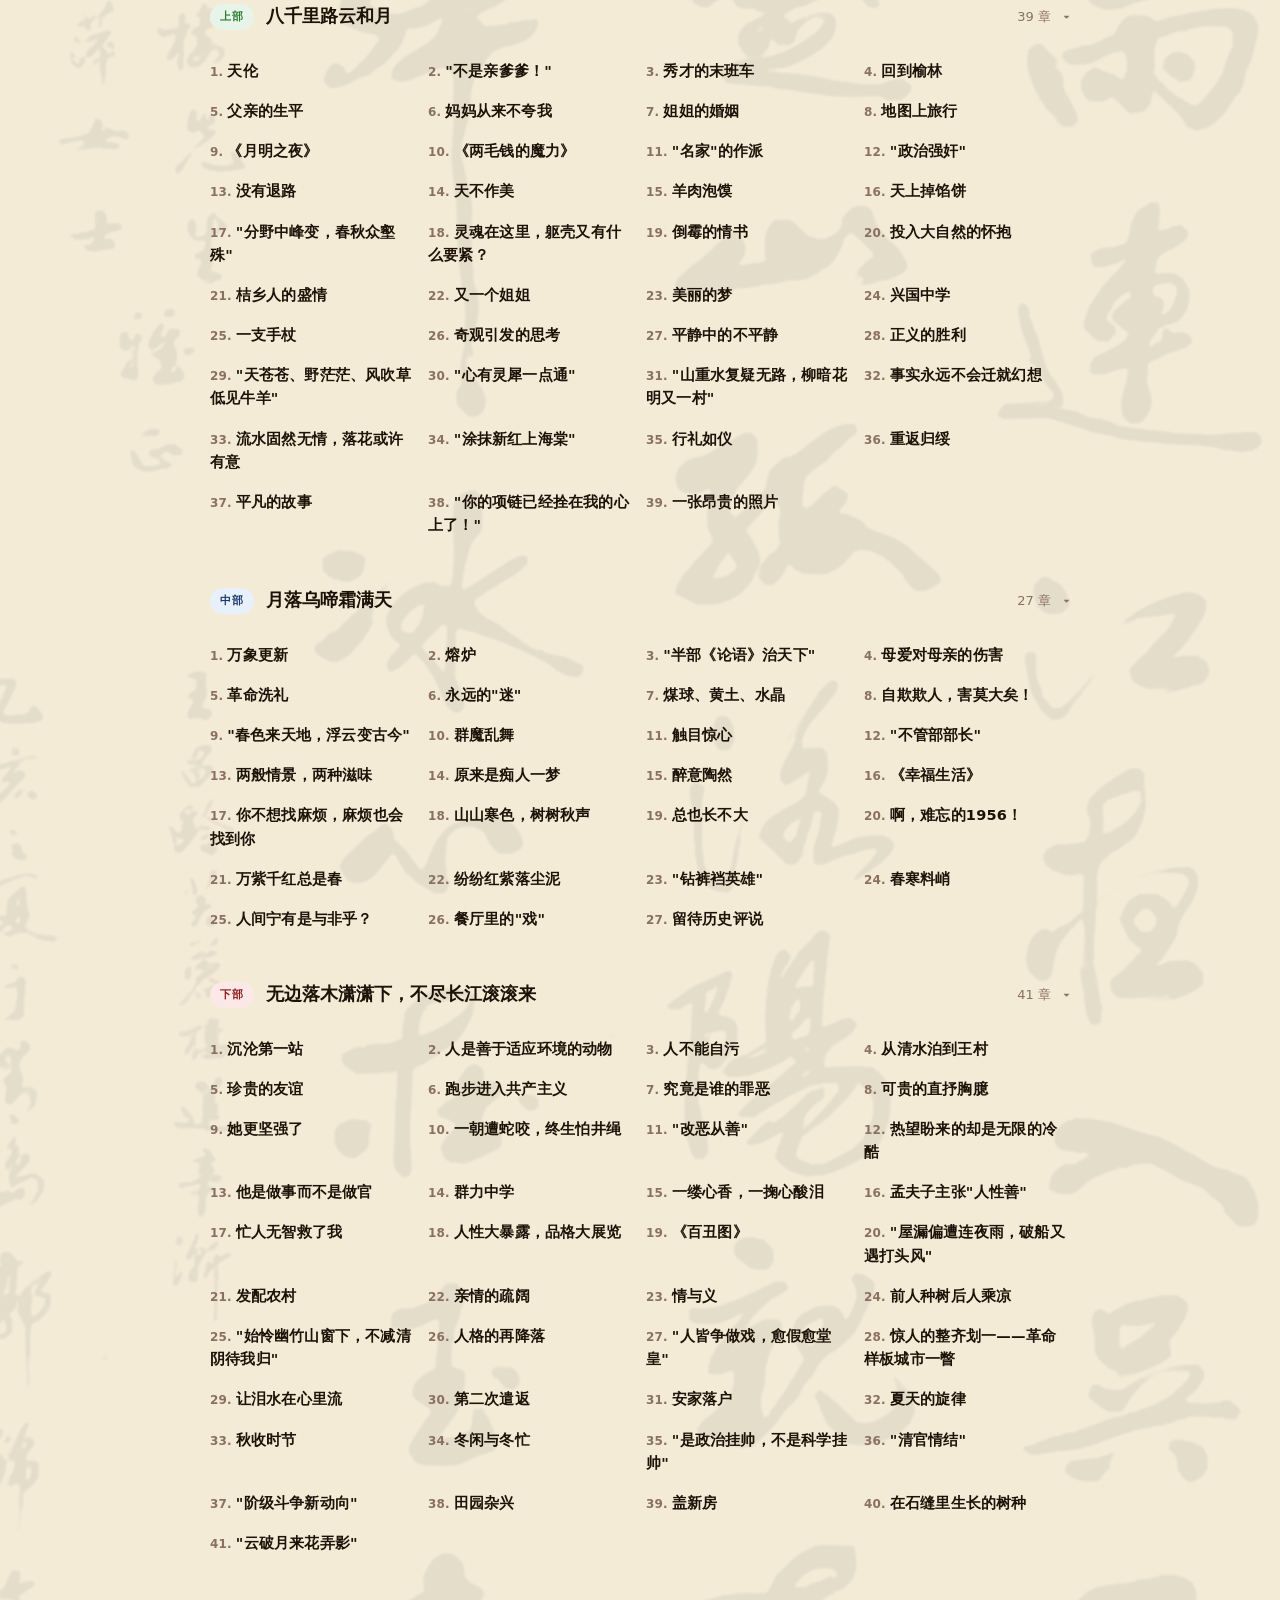
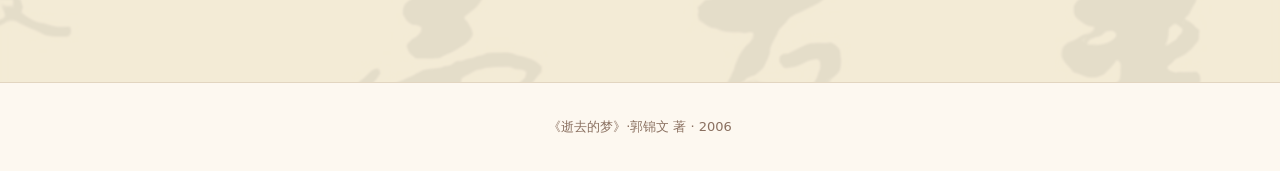
==== commit c7771776: "Remove author sub-line (birth year/place now covered in bio text) Co-Authored-By: Claude Sonnet 5 <n" ====
--- a/index.html
+++ b/index.html
@@ -145,7 +145,6 @@
     <div>
       <div class="section-title">关于作者</div>
       <h2 class="author-name">郭锦文</h2>
-      <p class="author-name-sub">1922年 生于陕西榆林 · 晚年潜心笔耕与书法</p>
       <div class="author-bio">
         <p>1922年出生于陕西榆林，1940年高中毕业，被保送到北京师范大学（战时迁经汉中）。北师大教育系毕业后，数年颠沛于战乱中。1949年－1958年是作者得以学以致用、展露才华的短暂时期，其后的21年经历了无数的劫难。</p>
         <p>作者自幼酷爱写作，年轻时有西部作品问世——《紫色信号灯》（49年以前的作品）和《青春》（著于1956年），20多年以后再版并获第二届（1954-1979）全国少年儿童文艺创作评奖二等奖。直至退休仍又拿起笔来。</p>
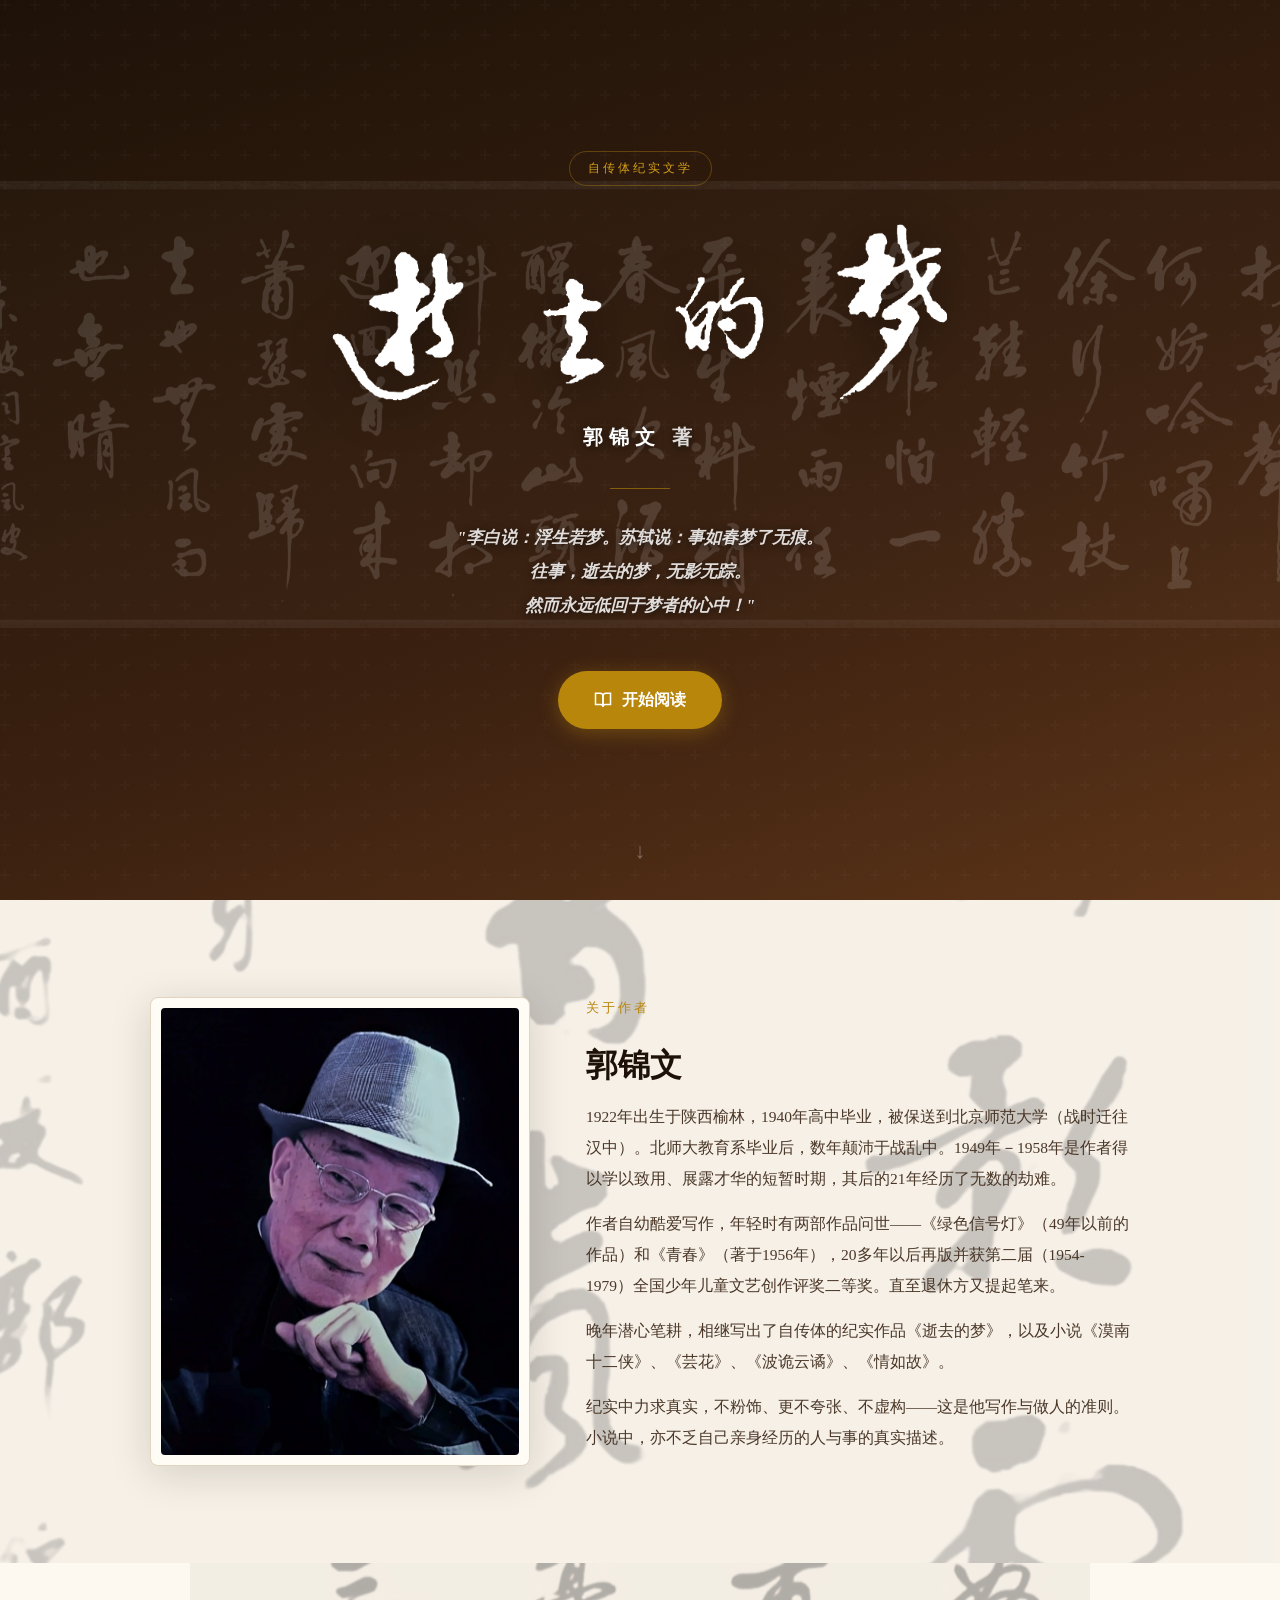
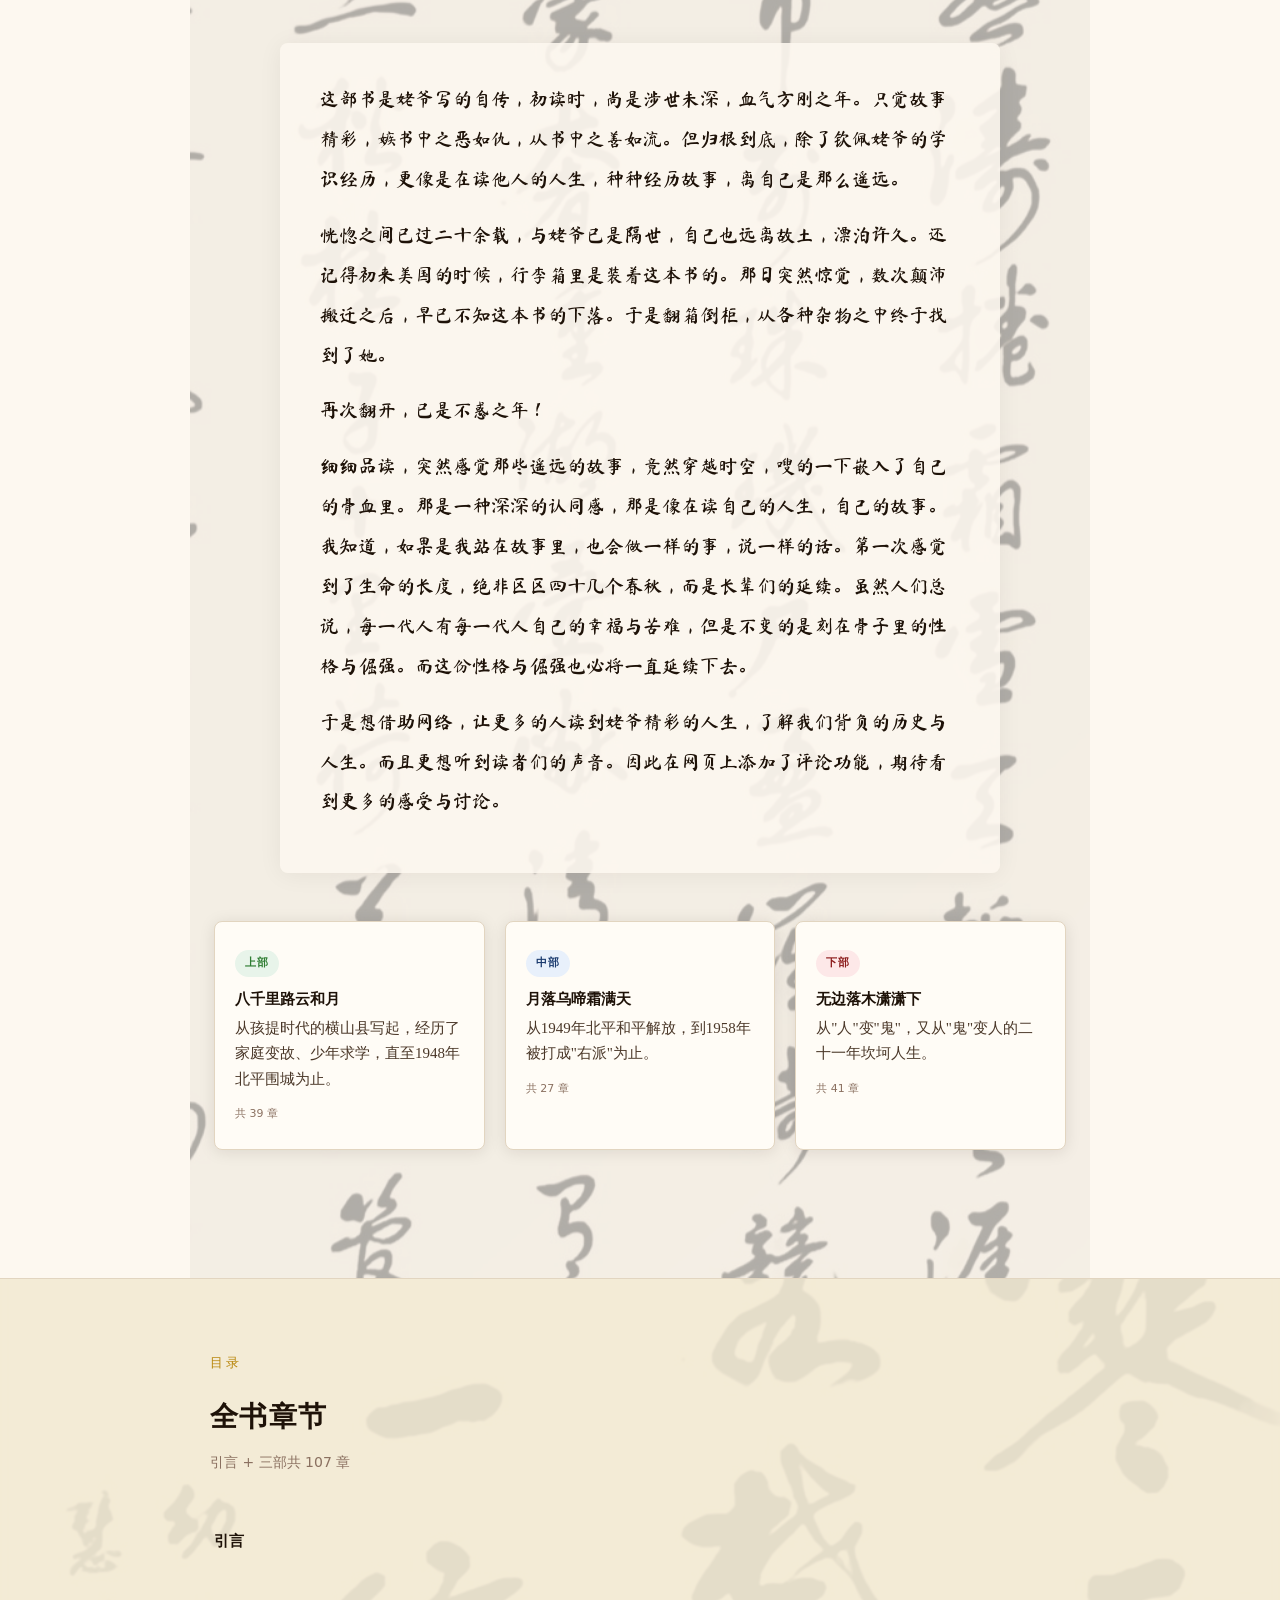
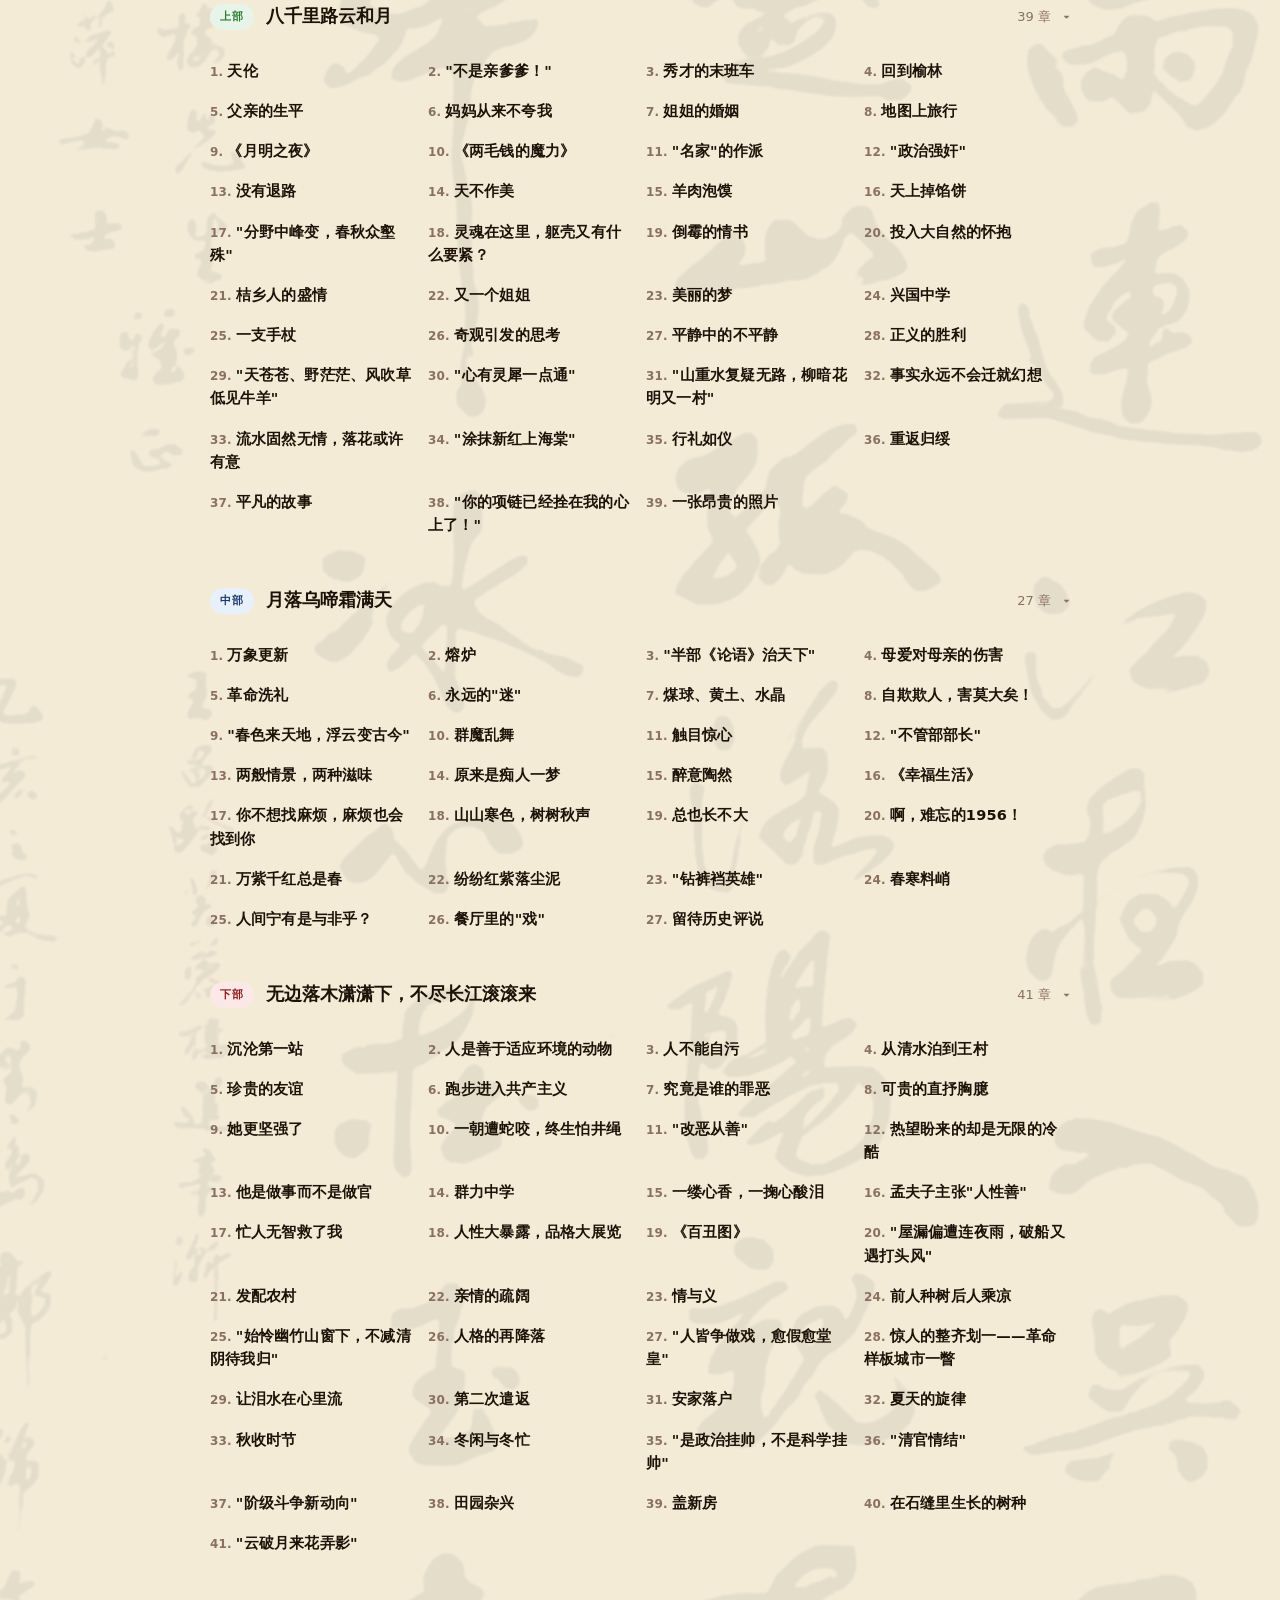
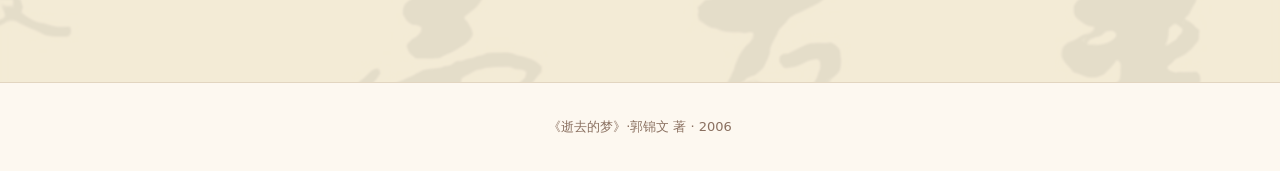
==== commit 79661a86: "Fix 7 typos in author bio per handwritten corrections 经->往, 西->两, 紫->绿, 仍->方, 拿->提, and restructure " ====
--- a/index.html
+++ b/index.html
@@ -146,10 +146,10 @@
       <div class="section-title">关于作者</div>
       <h2 class="author-name">郭锦文</h2>
       <div class="author-bio">
-        <p>1922年出生于陕西榆林，1940年高中毕业，被保送到北京师范大学（战时迁经汉中）。北师大教育系毕业后，数年颠沛于战乱中。1949年－1958年是作者得以学以致用、展露才华的短暂时期，其后的21年经历了无数的劫难。</p>
-        <p>作者自幼酷爱写作，年轻时有西部作品问世——《紫色信号灯》（49年以前的作品）和《青春》（著于1956年），20多年以后再版并获第二届（1954-1979）全国少年儿童文艺创作评奖二等奖。直至退休仍又拿起笔来。</p>
+        <p>1922年出生于陕西榆林，1940年高中毕业，被保送到北京师范大学（战时迁往汉中）。北师大教育系毕业后，数年颠沛于战乱中。1949年－1958年是作者得以学以致用、展露才华的短暂时期，其后的21年经历了无数的劫难。</p>
+        <p>作者自幼酷爱写作，年轻时有两部作品问世——《绿色信号灯》（49年以前的作品）和《青春》（著于1956年），20多年以后再版并获第二届（1954-1979）全国少年儿童文艺创作评奖二等奖。直至退休方又提起笔来。</p>
         <p>晚年潜心笔耕，相继写出了自传体的纪实作品《逝去的梦》，以及小说《漠南十二侠》、《芸花》、《波诡云谲》、《情如故》。</p>
-        <p>纪实中力求真实，不粉饰、更不夸张、不虚构——这是他写作与做人的准则。小说中，不乏配有亲身经历和人与事的真实描述。</p>
+        <p>纪实中力求真实，不粉饰、更不夸张、不虚构——这是他写作与做人的准则。小说中，亦不乏自己亲身经历的人与事的真实描述。</p>
       </div>
     </div>
   </div>
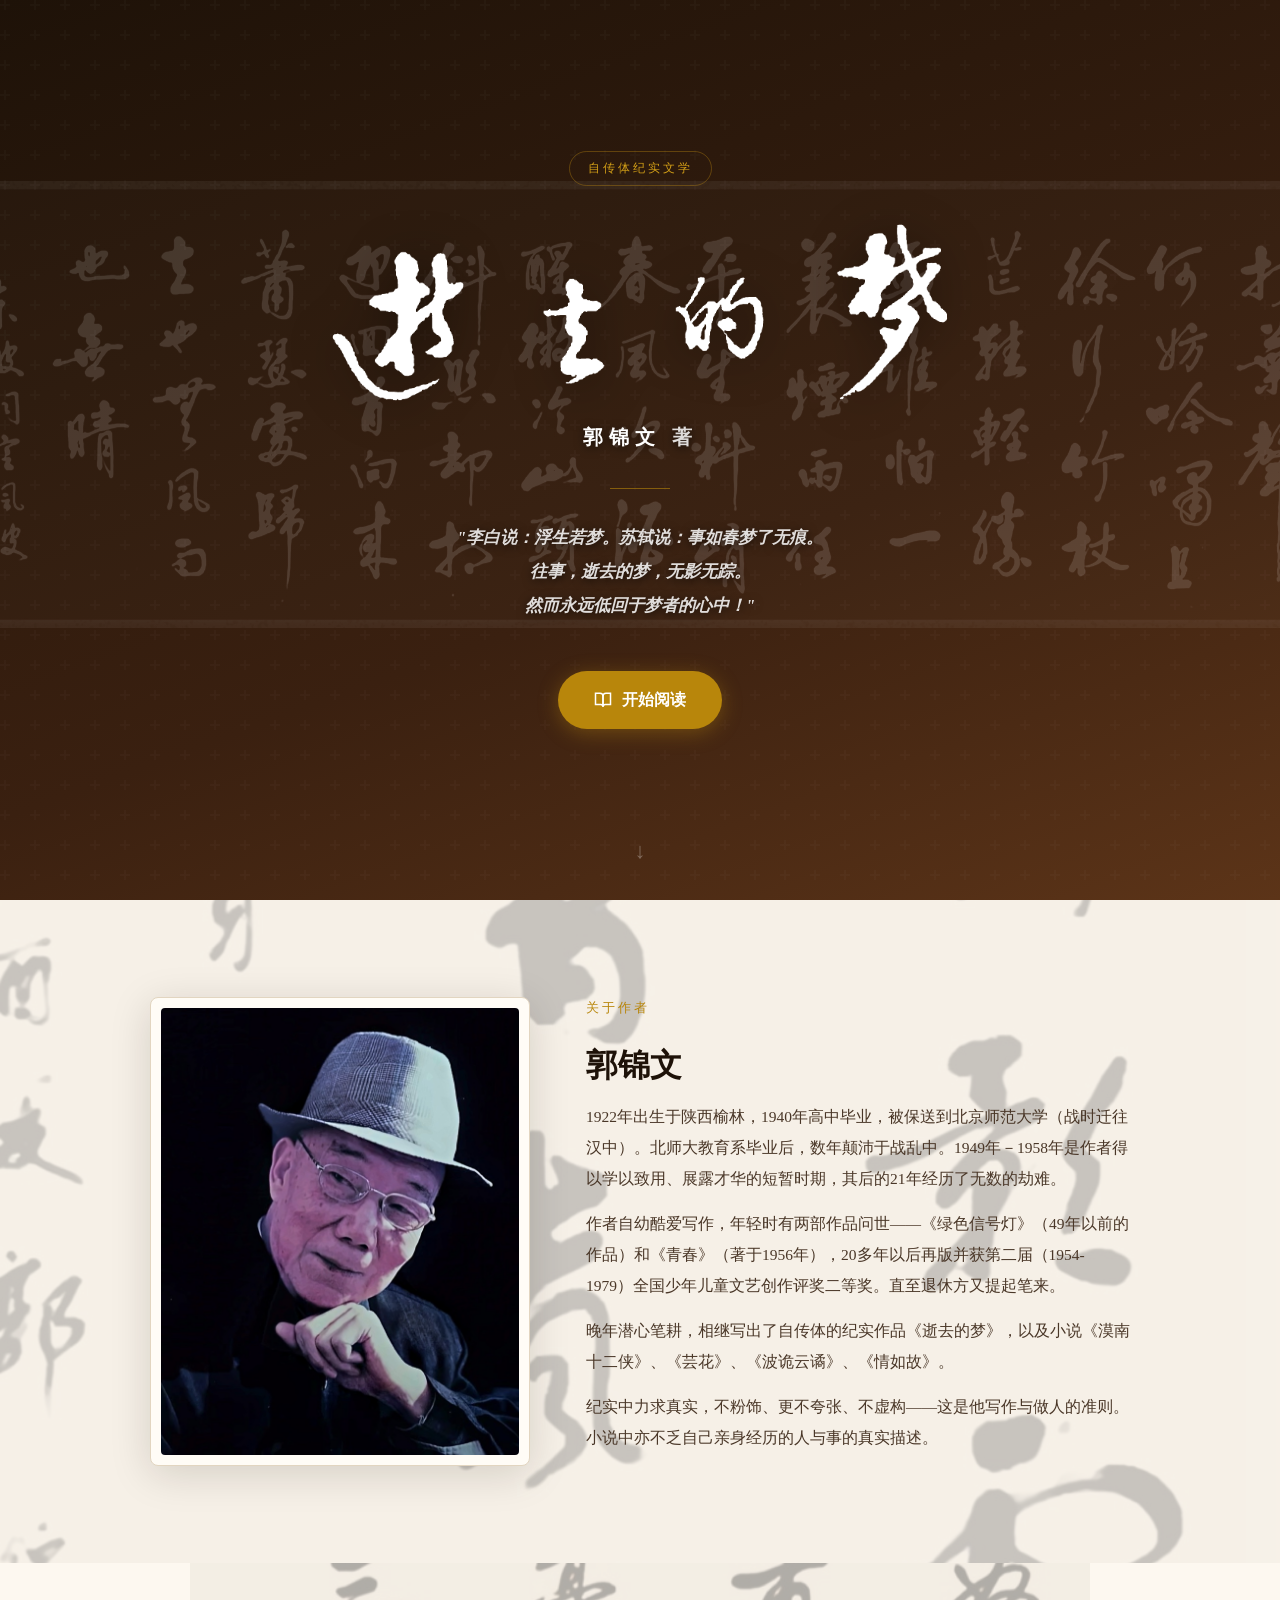
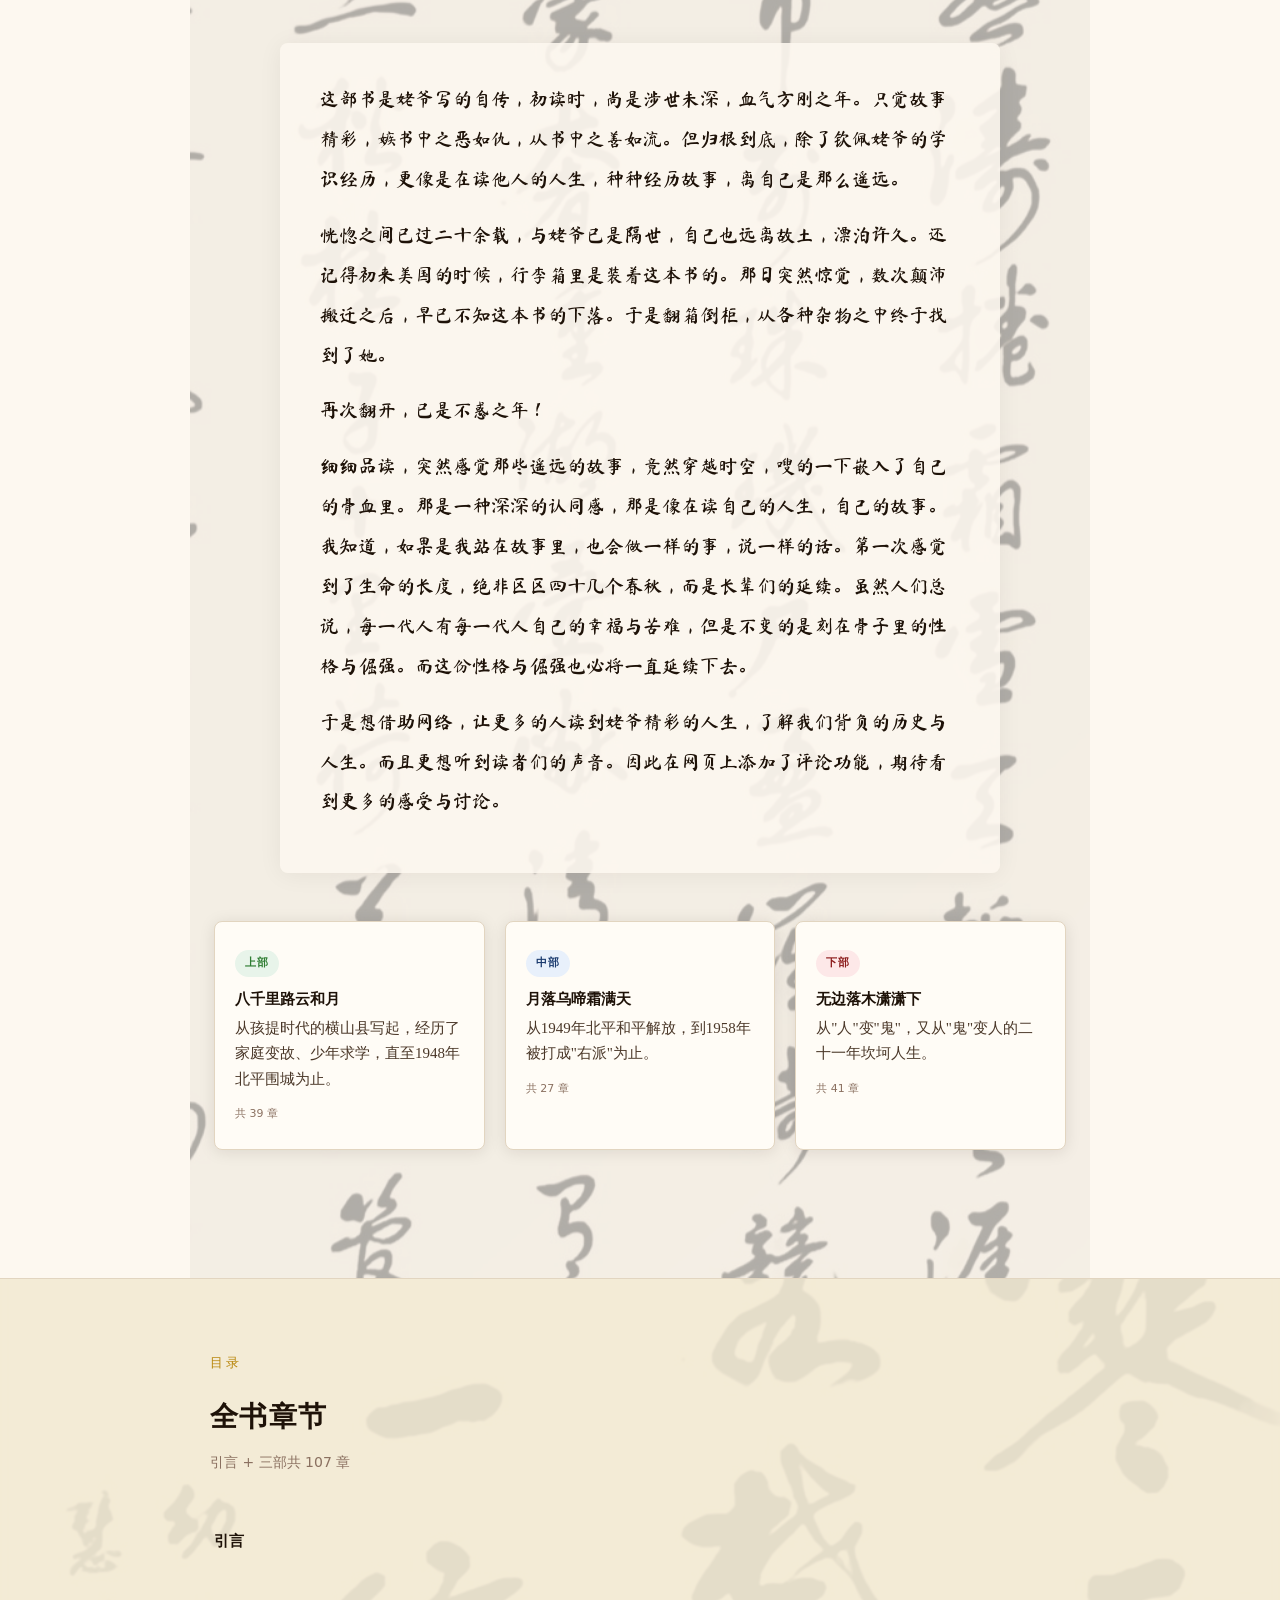
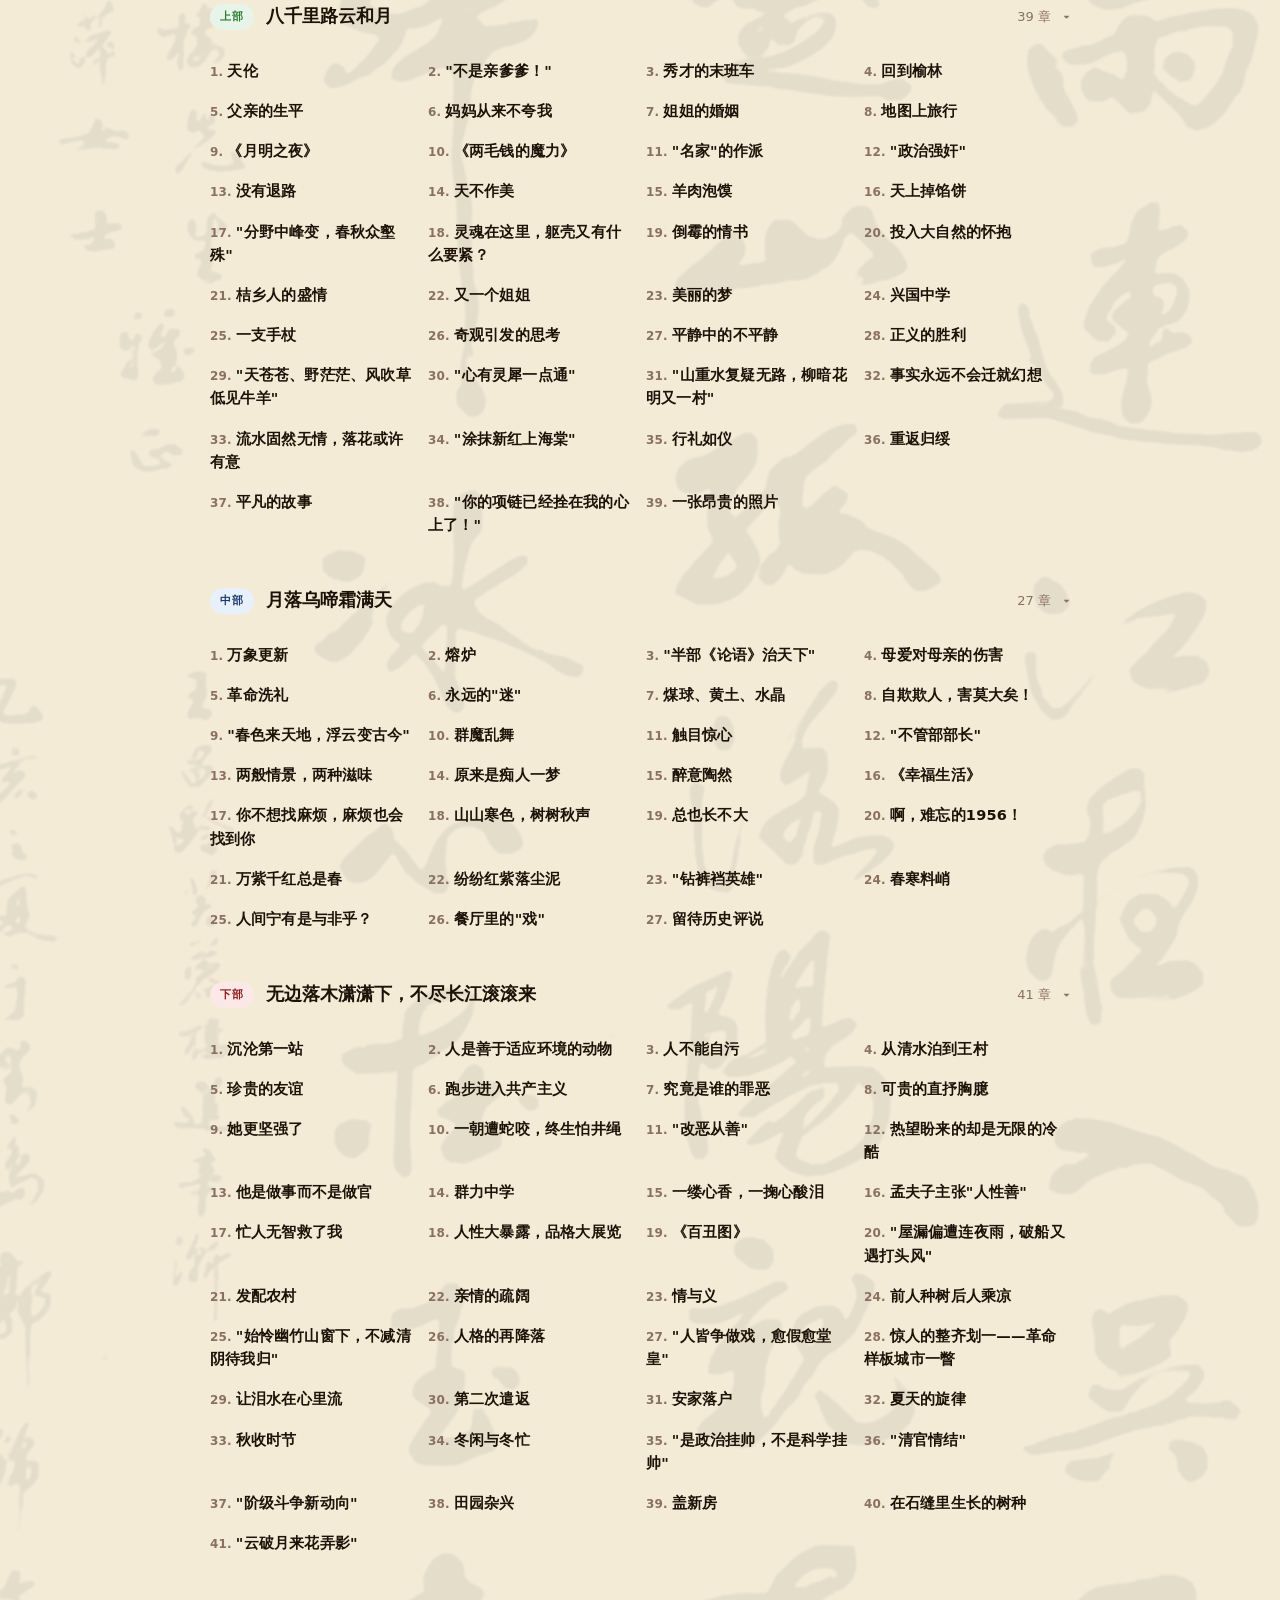
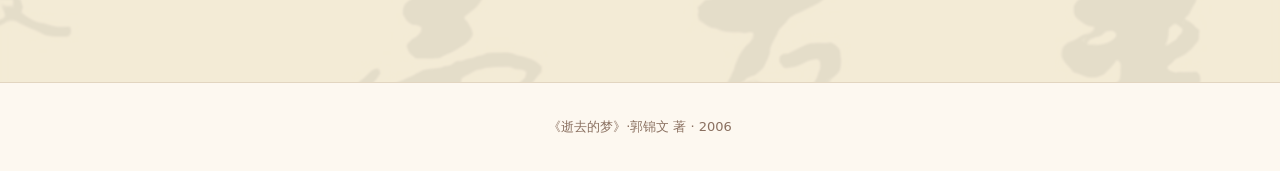
==== commit ffb10e5d: "Remove comma after 小说中 Co-Authored-By: Claude Sonnet 5 <noreply@anthropic.com>" ====
--- a/index.html
+++ b/index.html
@@ -149,7 +149,7 @@
         <p>1922年出生于陕西榆林，1940年高中毕业，被保送到北京师范大学（战时迁往汉中）。北师大教育系毕业后，数年颠沛于战乱中。1949年－1958年是作者得以学以致用、展露才华的短暂时期，其后的21年经历了无数的劫难。</p>
         <p>作者自幼酷爱写作，年轻时有两部作品问世——《绿色信号灯》（49年以前的作品）和《青春》（著于1956年），20多年以后再版并获第二届（1954-1979）全国少年儿童文艺创作评奖二等奖。直至退休方又提起笔来。</p>
         <p>晚年潜心笔耕，相继写出了自传体的纪实作品《逝去的梦》，以及小说《漠南十二侠》、《芸花》、《波诡云谲》、《情如故》。</p>
-        <p>纪实中力求真实，不粉饰、更不夸张、不虚构——这是他写作与做人的准则。小说中，亦不乏自己亲身经历的人与事的真实描述。</p>
+        <p>纪实中力求真实，不粉饰、更不夸张、不虚构——这是他写作与做人的准则。小说中亦不乏自己亲身经历的人与事的真实描述。</p>
       </div>
     </div>
   </div>
